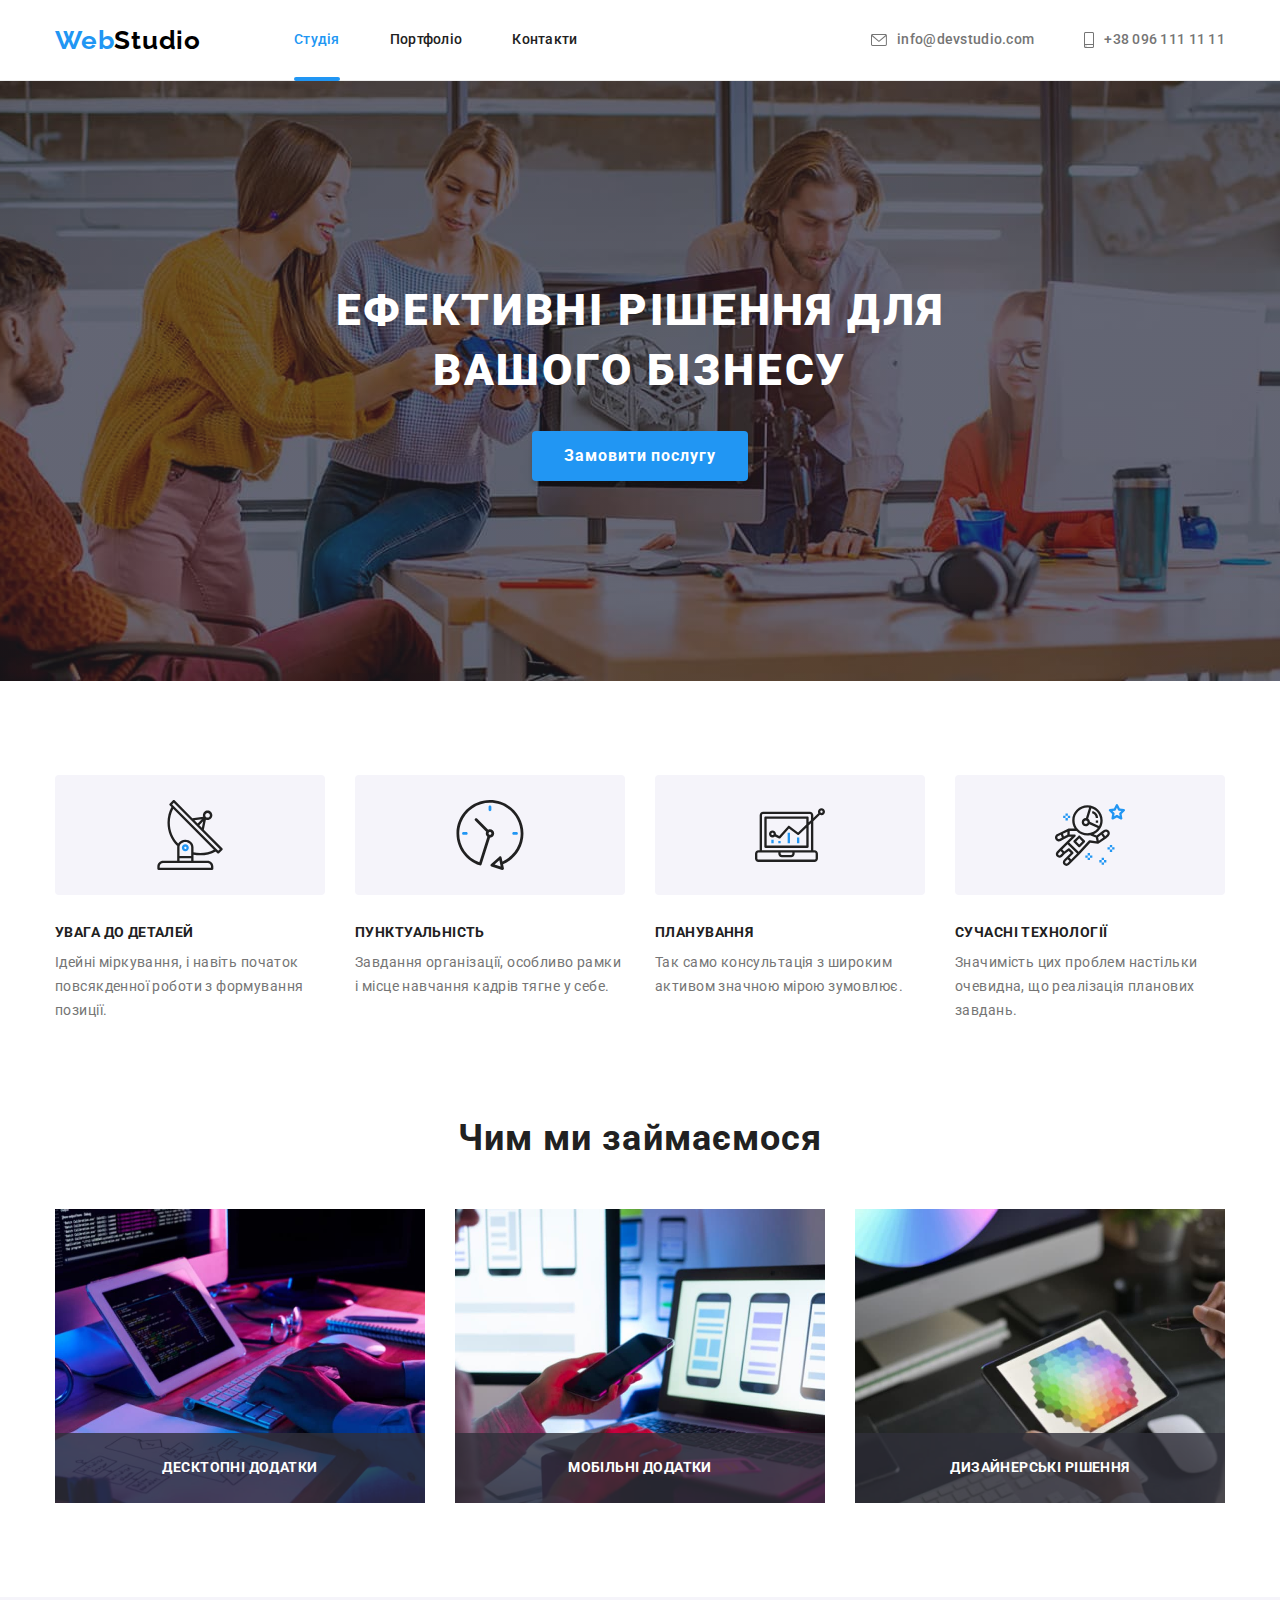
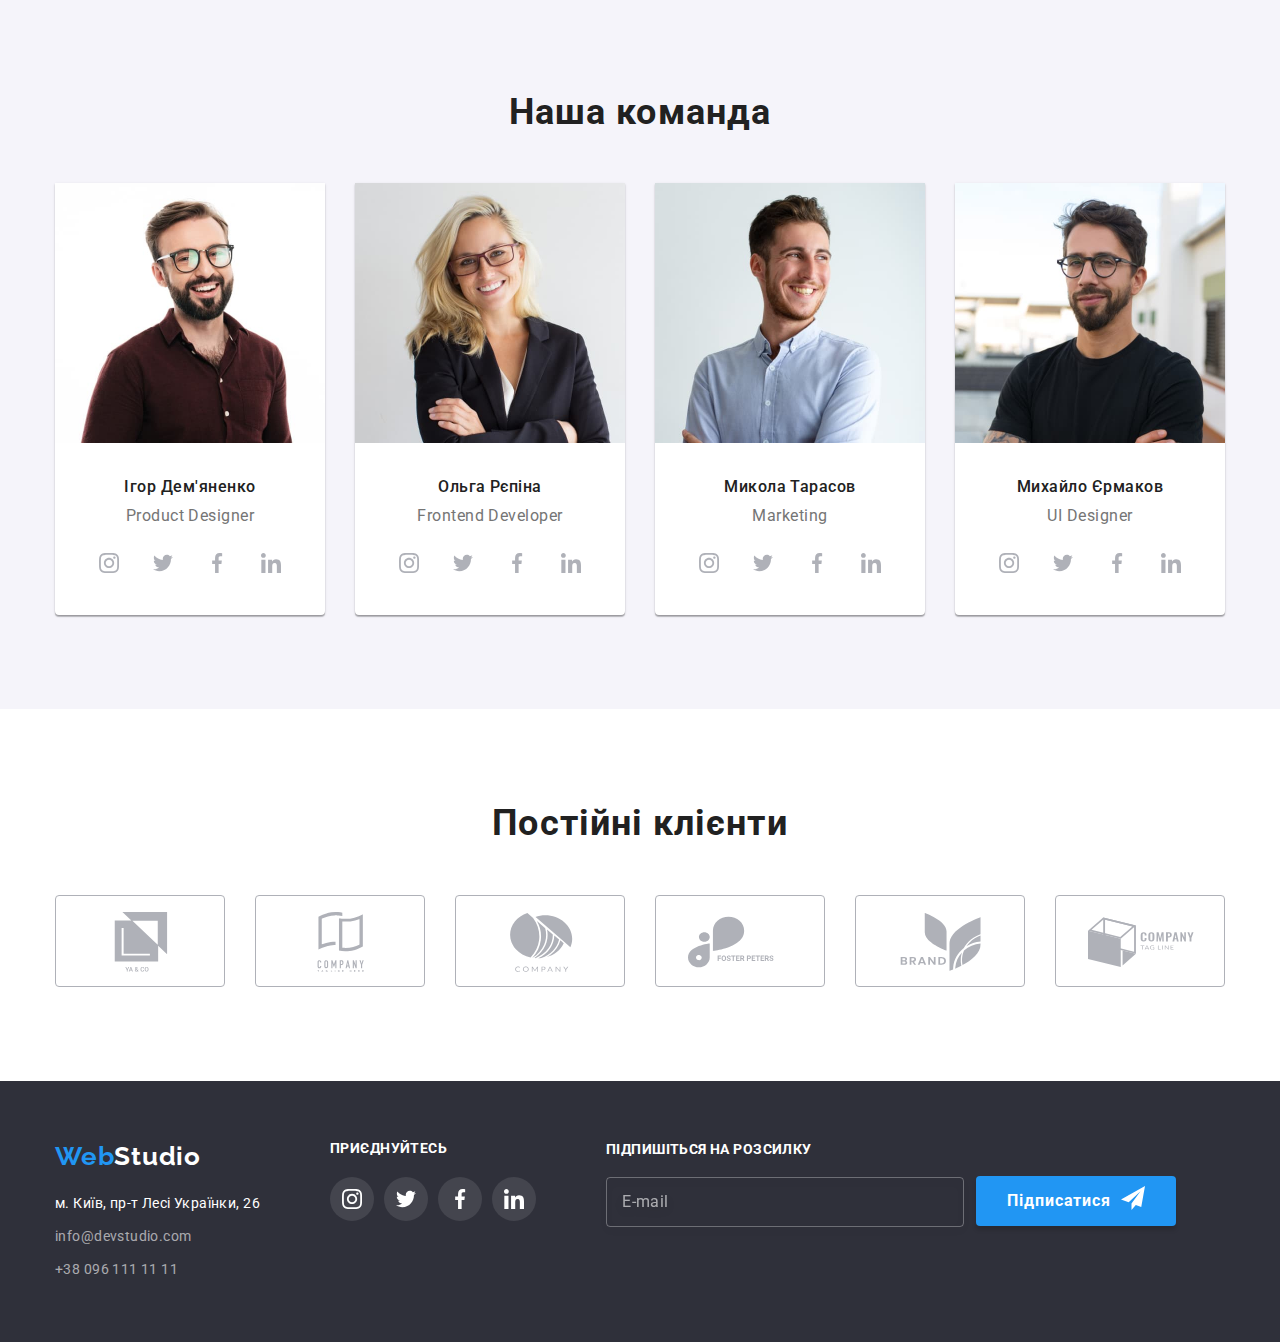
==== index.html @ 728dbeee "update" ====
<!DOCTYPE html>
<html lang="uk">
  <head>
    <meta charset="UTF-8" />
    <meta http-equiv="X-UA-Compatible" content="IE=edge" />
    <meta name="viewport" content="width=device-width, initial-scale=1.0" />
    <title>Web Studio</title>
    <link rel="preconnect" href="https://fonts.googleapis.com" />
    <link rel="preconnect" href="https://fonts.gstatic.com" crossorigin />
    <link
      href="https://fonts.googleapis.com/css2?family=Raleway:wght@700&family=Roboto:wght@400;500;700;900&display=swap"
      rel="stylesheet"
    />
    <link
      rel="stylesheet"
      href="https://cdnjs.cloudflare.com/ajax/libs/modern-normalize/1.1.0/modern-normalize.min.css"
    />
    <link rel="stylesheet" href="./css/main.min.css" />
  </head>
  <body>
    <!--Header-->
    <header class="header">
      <div class="header__main container">
        <a href="./index.html" class="logo" lang="en"
          >Web<span class="logo__header">Studio</span></a
        >
        <nav class="nav">
          <ul class="nav__list list">
            <li class="nav__item">
              <a href="#" class="nav__link nav__page">Студія</a>
            </li>
            <li class="nav__item">
              <a href="./portfolio.html" class="nav__link">Портфоліо</a>
            </li>
            <li class="nav__item">
              <a href="#" class="nav__link">Контакти</a>
            </li>
          </ul>
        </nav>
        <ul class="contacts list">
          <li class="contacts__item">
            <a href="mailto:info@devstudio.com" class="contacts__link">
              <svg class="contacts__envelope">
                <use href="./images/icons.svg#icon-envelope"></use>
              </svg>
              <span>info@devstudio.com</span>
            </a>
          </li>
          <li class="contacts__item">
            <a href="tel:+380961111111" class="contacts__link">
              <svg class="contacts__smartphone">
                <use href="./images/icons.svg#icon-smartphone"></use>
              </svg>
              <span>+38 096 111 11 11</span>
            </a>
          </li>
        </ul>
      </div>
    </header>
    <!--Hero-->
    <main>
      <section class="hero section">
        <h1 class="hero__title">Ефективні рішення для вашого бізнесу</h1>
        <button data-modal-open type="button" class="hero__btn">Замовити послугу</button>
      </section>
      <!--Description-->
      <section class="description section">
        <h2 class="visually-hidden">Наші переваги</h2>
        <div class="container">
          <ul class="description__list list">
            <li class="description__item">
              <div class="description__icon">
                <svg class="description__svg">
                  <use href="./images/icons.svg#icon-antenna"></use>
                </svg>
              </div>
              <h3 class="description__title">УВАГА ДО ДЕТАЛЕЙ</h3>
              <p class="description__text">
                Ідейні міркування, і навіть початок повсякденної роботи з формування позиції.
              </p>
            </li>
            <li class="description__item">
              <div class="description__icon">
                <svg class="description__svg">
                  <use href="./images/icons.svg#icon-clock"></use>
                </svg>
              </div>
              <h3 class="description__title">ПУНКТУАЛЬНІСТЬ</h3>
              <p class="description__text">
                Завдання організації, особливо рамки і місце навчання кадрів тягне у себе.
              </p>
            </li>
            <li class="description__item">
              <div class="description__icon">
                <svg class="description__svg">
                  <use href="./images/icons.svg#icon-diagram"></use>
                </svg>
              </div>
              <h3 class="description__title">ПЛАНУВАННЯ</h3>
              <p class="description__text">
                Так само консультація з широким активом значною мірою зумовлює.
              </p>
            </li>
            <li class="description__item">
              <div class="description__icon">
                <svg class="description__svg">
                  <use href="./images/icons.svg#icon-astronaut"></use>
                </svg>
              </div>
              <h3 class="description__title">СУЧАСНІ ТЕХНОЛОГІЇ</h3>
              <p class="description__text">
                Значимість цих проблем настільки очевидна, що реалізація планових завдань.
              </p>
            </li>
          </ul>
        </div>
      </section>
      <!--Occupation-->
      <section class="occupation section">
        <h2 class="occupation__title">Чим ми займаємося</h2>
        <div class="container">
          <ul class="occupation__list list">
            <li class="occupation__item">
              <img
                class="occupation__img"
                src="./images/studio/1.jpg"
                alt="computer"
                width="370"
                height="294"
              />
              <div class="occupation__lining">
                <h3 class="occupation__name">Десктопні додатки</h3>
              </div>
            </li>
            <li class="occupation__item">
              <img
                class="occupation__img"
                src="./images/studio/2.jpg"
                alt="laptop"
                width="370"
                height="294"
              />
              <div class="occupation__lining">
                <h3 class="occupation__name">Мобільні додатки</h3>
              </div>
            </li>
            <li class="occupation__item">
              <img
                class="occupation__img"
                src="./images/studio/3.jpg"
                alt="tablet"
                width="370"
                height="294"
              />
              <div class="occupation__lining">
                <h3 class="occupation__name">Дизайнерські рішення</h3>
              </div>
            </li>
          </ul>
        </div>
      </section>
      <!--Team-->
      <section class="team section">
        <h2 class="team__title">Наша команда</h2>
        <div class="container">
          <ul class="team__list list">
            <li class="team__item">
              <img
                src="./images/studio/photo1.jpg"
                alt="Product Designer"
                width="270"
                height="260"
              />
              <h3 class="team__name">Ігор Дем'яненко</h3>
              <p class="team__text">Product Designer</p>
              <ul class="network network--team list">
                <li>
                  <a href="#" class="network__icon network__icon--team">
                    <svg class="network__svg network__svg--team" width="20" height="20">
                      <use href="./images/icons.svg#icon-instagram"></use>
                    </svg>
                  </a>
                </li>
                <li>
                  <a href="#" class="network__icon network__icon--team">
                    <svg class="network__svg network__svg--team" width="20" height="20">
                      <use href="./images/icons.svg#icon-twitter"></use>
                    </svg>
                  </a>
                </li>
                <li>
                  <a href="#" class="network__icon network__icon--team">
                    <svg class="network__svg network__svg--team" width="20" height="20">
                      <use href="./images/icons.svg#icon-facebook"></use>
                    </svg>
                  </a>
                </li>
                <li>
                  <a href="#" class="network__icon network__icon--team">
                    <svg class="network__svg network__svg--team" width="20" height="20">
                      <use href="./images/icons.svg#icon-linkedin"></use>
                    </svg>
                  </a>
                </li>
              </ul>
            </li>
            <li class="team__item">
              <img
                src="./images/studio/photo2.jpg"
                alt="Frontend Developer"
                width="270"
                height="260"
              />
              <h3 class="team__name">Ольга Рєпіна</h3>
              <p class="team__text">Frontend Developer</p>
              <ul class="network network--team list">
                <li>
                  <a href="#" class="network__icon network__icon--team">
                    <svg class="network__svg network__svg--team" width="20" height="20">
                      <use href="./images/icons.svg#icon-instagram"></use>
                    </svg>
                  </a>
                </li>
                <li>
                  <a href="#" class="network__icon network__icon--team">
                    <svg class="network__svg network__svg--team" width="20" height="20">
                      <use href="./images/icons.svg#icon-twitter"></use>
                    </svg>
                  </a>
                </li>
                <li>
                  <a href="#" class="network__icon network__icon--team">
                    <svg class="network__svg network__svg--team" width="20" height="20">
                      <use href="./images/icons.svg#icon-facebook"></use>
                    </svg>
                  </a>
                </li>
                <li>
                  <a href="#" class="network__icon network__icon--team">
                    <svg class="network__svg network__svg--team" width="20" height="20">
                      <use href="./images/icons.svg#icon-linkedin"></use>
                    </svg>
                  </a>
                </li>
              </ul>
            </li>
            <li class="team__item">
              <img src="./images/studio/photo3.jpg" alt="Marketing" width="270" height="260" />
              <h3 class="team__name">Микола Тарасов</h3>
              <p class="team__text">Marketing</p>
              <ul class="network network--team list">
                <li>
                  <a href="#" class="network__icon network__icon--team">
                    <svg class="network__svg network__svg--team" width="20" height="20">
                      <use href="./images/icons.svg#icon-instagram"></use>
                    </svg>
                  </a>
                </li>
                <li>
                  <a href="#" class="network__icon network__icon--team">
                    <svg class="network__svg network__svg--team" width="20" height="20">
                      <use href="./images/icons.svg#icon-twitter"></use>
                    </svg>
                  </a>
                </li>
                <li>
                  <a href="#" class="network__icon network__icon--team">
                    <svg class="network__svg network__svg--team" width="20" height="20">
                      <use href="./images/icons.svg#icon-facebook"></use>
                    </svg>
                  </a>
                </li>
                <li>
                  <a href="#" class="network__icon network__icon--team">
                    <svg class="network__svg network__svg--team" width="20" height="20">
                      <use href="./images/icons.svg#icon-linkedin"></use>
                    </svg>
                  </a>
                </li>
              </ul>
            </li>
            <li class="team__item">
              <img src="./images/studio/photo4.jpg" alt="UI Designer" width="270" height="260" />
              <h3 class="team__name">Михайло Єрмаков</h3>
              <p class="team__text">UI Designer</p>
              <ul class="network network--team list">
                <li>
                  <a href="#" class="network__icon network__icon--team">
                    <svg class="network__svg network__svg--team" width="20" height="20">
                      <use href="./images/icons.svg#icon-instagram"></use>
                    </svg>
                  </a>
                </li>
                <li>
                  <a href="#" class="network__icon network__icon--team">
                    <svg class="network__svg network__svg--team" width="20" height="20">
                      <use href="./images/icons.svg#icon-twitter"></use>
                    </svg>
                  </a>
                </li>
                <li>
                  <a href="#" class="network__icon network__icon--team">
                    <svg class="network__svg network__svg--team" width="20" height="20">
                      <use href="./images/icons.svg#icon-facebook"></use>
                    </svg>
                  </a>
                </li>
                <li>
                  <a href="#" class="network__icon network__icon--team">
                    <svg class="network__svg network__svg--team" width="20" height="20">
                      <use href="./images/icons.svg#icon-linkedin"></use>
                    </svg>
                  </a>
                </li>
              </ul>
            </li>
          </ul>
        </div>
      </section>
      <!--Clients-->
      <section class="clients container section">
        <h2 class="clients__title">Постійні клієнти</h2>
        <ul class="clients__list list">
          <li class="clients__item">
            <a href="#" class="clients__icon">
              <svg class="clients__svg">
                <use href="./images/icons.svg#icon-group"></use>
              </svg>
            </a>
          </li>
          <li class="clients__item">
            <a href="#" class="clients__icon">
              <svg class="clients__svg">
                <use href="./images/icons.svg#icon-group-1"></use>
              </svg>
            </a>
          </li>
          <li class="clients__item">
            <a href="#" class="clients__icon">
              <svg class="clients__svg">
                <use href="./images/icons.svg#icon-group-2"></use>
              </svg>
            </a>
          </li>
          <li class="clients__item">
            <a href="#" class="clients__icon">
              <svg class="clients__svg">
                <use href="./images/icons.svg#icon-group-3"></use>
              </svg>
            </a>
          </li>
          <li class="clients__item">
            <a href="#" class="clients__icon">
              <svg class="clients__svg">
                <use href="./images/icons.svg#icon-group-4"></use>
              </svg>
            </a>
          </li>
          <li class="clients__item">
            <a href="#" class="clients__icon">
              <svg class="clients__svg">
                <use href="./images/icons.svg#icon-group-5"></use>
              </svg>
            </a>
          </li>
        </ul>
      </section>
    </main>
    <!--Footer-->
    <footer class="footer">
      <div class="footer__main container">
        <!--Address-->
        <div>
          <a href="./index.html" class="logo" lang="en"
            >Web<span class="logo__footer">Studio</span></a
          >
          <address class="address">
            <ul class="address__list list">
              <li class="address__item">
                <a
                  href="https://goo.gl/maps/w5W1yfR7xaKUDnxX9"
                  target="_blank"
                  rel="noreferrer"
                  class="address__cont"
                  >м. Київ, пр-т Лесі Українки, 26</a
                >
              </li>
              <li class="address__item">
                <a href="mailto:info@devstudio.com" class="address__cont address__cont--color"
                  >info@devstudio.com</a
                >
              </li>
              <li class="address__item">
                <a href="tel:+380961111111" class="address__cont address__cont--color"
                  >+38 096 111 11 11</a
                >
              </li>
            </ul>
          </address>
        </div>
        <!--Footer Networks-->
        <div>
          <h2 class="footer__title">приєднуйтесь</h2>
          <ul class="network list">
            <li>
              <a href="#" class="network__icon">
                <svg class="network__svg" width="20" height="20">
                  <use href="./images/icons.svg#icon-instagram"></use>
                </svg>
              </a>
            </li>
            <li>
              <a href="#" class="network__icon">
                <svg class="network__svg" width="20" height="20">
                  <use href="./images/icons.svg#icon-twitter"></use>
                </svg>
              </a>
            </li>
            <li>
              <a href="#" class="network__icon">
                <svg class="network__svg" width="20" height="20">
                  <use href="./images/icons.svg#icon-facebook"></use>
                </svg>
              </a>
            </li>
            <li>
              <a href="#" class="network__icon">
                <svg class="network__svg" width="20" height="20">
                  <use href="./images/icons.svg#icon-linkedin"></use>
                </svg>
              </a>
            </li>
          </ul>
        </div>
        <!--Footer Subscription-->
        <form class="subscription">
          <div class="subscription__mail">
            <label for="mail">Підпишіться на розсилку</label>
            <input class="subscription__input" type="email" name="mail" id="mail" placeholder="E-mail" />
          </div>
          <button type="submit" class="subscription__btn">
            <p class="subscription__btn-text">Підписатися</p>
            <svg class="subscription__icon" width="24" height="24">
              <use href="./images/icons.svg#icon-subscription"></use>
            </svg>
          </button>
        </form>
      </div>
    </footer>
    <!--Backdrop-->
    <div class="backdrop is-hidden" data-modal>
      <div class="modal">
        <button data-modal-close class="modal__hidden-btn" type="button">
          <svg class="modal__btn-icon">
            <use href="./images/icons.svg#icon-close"></use>
          </svg>
        </button>
        <div class="modal__group">
          <h2 class="modal__title">Залиште свої дані, ми вам передзвонимо</h2>
          <form name="form-signup">
            <ul class="list">
              <li class="modal__item">
                <label class="modal__field">
                  Ім'я
                  <input type="text" name="username" />
                  <svg width="18" height="18">
                    <use href="./images/icons.svg#icon-person-modal"></use>
                  </svg>
                </label>
              </li>
              <li class="modal__item">
                <label class="modal__field">
                  Телефон
                  <input type="tel" name="phone_number" />
                  <svg width="18" height="18">
                    <use href="./images/icons.svg#icon-phone-modal"></use>
                  </svg>
                </label>
              </li>
              <li class="modal__item">
                <label class="modal__field">
                  Пошта
                  <input type="text" name="mail" />
                  <svg width="18" height="18">
                    <use href="./images/icons.svg#icon-email-modal"></use>
                  </svg>
                </label>
              </li>
            </ul>
            <div class="modal__textarea">
              <label class="modal__textarea-label">
                Коментар
                <textarea name="feedback" rows="7" placeholder="Введіть текст"></textarea>
              </label>
            </div>
            <div class="modal__checkbox">
              <label>
                <input type="checkbox" class="visually-hidden" />
                <svg width="16px" height="15px">
                  <use href="./images/icons.svg#icon-vector"></use>
                </svg>
                Погоджуюся з розсилкою та приймаю <a href="#">Умови договору</a>
              </label>
            </div>
            <button type="submit" class="modal__btn">Відправити</button>
          </form>
        </div>
      </div>
    </div>

    <script src="./js/modal.js"></script>
  </body>
</html>
---- css/main.min.css ----
body{font-family:"Roboto",sans-serif;color:#212121}button{cursor:pointer;font-family:inherit}h1,h2,h3,h4,h5,h6,p,ul,li{margin:0;padding:0}.container{max-width:1200px;margin:0 auto;padding:0 15px}.list{margin:0;padding:0;list-style:none}.visually-hidden{position:absolute;white-space:nowrap;width:1px;height:1px;overflow:hidden;border:0;padding:0;clip:rect(0 0 0 0);-webkit-clip-path:inset(50%);clip-path:inset(50%);margin:-1px}.section{padding-top:94px;padding-bottom:94px}.logo{padding:20px 0 20px 0;font-weight:700;font-size:26px;line-height:1.19;letter-spacing:.03em;text-decoration:none;font-family:"Raleway",sans-serif;color:#2196f3}.logo__header{color:#000}.logo__footer{color:#fff}.network{display:-webkit-inline-box;display:-ms-inline-flexbox;display:inline-flex;-ms-flex-wrap:wrap;flex-wrap:wrap;gap:10px}.network--team{margin-bottom:30px}.network__icon{-webkit-transition:background-color 250ms cubic-bezier(0.4, 0, 0.2, 1);transition:background-color 250ms cubic-bezier(0.4, 0, 0.2, 1);display:-webkit-box;display:-ms-flexbox;display:flex;-webkit-box-pack:center;-ms-flex-pack:center;justify-content:center;-webkit-box-align:center;-ms-flex-align:center;align-items:center;width:44px;height:44px;border-radius:50%;background-color:rgba(255,255,255,.1)}.network__icon:hover,.network__icon:focus{background-color:#2196f3}.network__icon--team{background-color:#fff}.network__icon--team:hover>.network__svg--team{fill:#fff}.network__svg{fill:#fff}.network__svg--team{-webkit-transition:fill 250ms cubic-bezier(0.4, 0, 0.2, 1);transition:fill 250ms cubic-bezier(0.4, 0, 0.2, 1);fill:#afb1b8}.header{background-color:#fff;border-bottom:1px solid #ececec}.header__main{display:-webkit-box;display:-ms-flexbox;display:flex;-webkit-box-align:center;-ms-flex-align:center;align-items:center}.nav{margin-left:93px}.nav__list{display:-webkit-box;display:-ms-flexbox;display:flex}.nav__item+.nav__item,.contacts__item+.contacts__item{margin-left:50px}.nav__link{-webkit-transition:color 250ms cubic-bezier(0.4, 0, 0.2, 1);transition:color 250ms cubic-bezier(0.4, 0, 0.2, 1);display:block;padding-top:32px;padding-bottom:32px;font-weight:500;font-size:14px;line-height:1.14;letter-spacing:.02em;text-decoration:none;color:#212121}.nav__link:hover,.nav__link:focus{color:#2196f3}.nav__page{position:relative;color:#2196f3}.nav__page::after{position:absolute;content:"";bottom:-1px;display:block;width:100%;height:4px;border-radius:2px;background-color:#2196f3}.contacts{display:-webkit-box;display:-ms-flexbox;display:flex;-webkit-box-align:center;-ms-flex-align:center;align-items:center;margin-left:auto}.contacts__link{-webkit-transition:fill 250ms,color 250ms cubic-bezier(0.4, 0, 0.2, 1);transition:fill 250ms,color 250ms cubic-bezier(0.4, 0, 0.2, 1);display:-webkit-box;display:-ms-flexbox;display:flex;-webkit-box-align:center;-ms-flex-align:center;align-items:center;padding-top:10px;padding-bottom:10px;font-weight:500;font-size:14px;line-height:1.14;letter-spacing:.02em;text-decoration:none;color:#757575;fill:#757575}.contacts__link:hover{color:#2196f3;fill:#2196f3}.contacts__envelope{width:16px;height:12px;margin-right:10px}.contacts__smartphone{width:10px;height:16px;margin-right:10px}.hero{max-width:1600px;margin:0 auto;padding-top:200px;padding-bottom:200px;text-align:center;background-size:cover;background-position:center;background-image:-webkit-gradient(linear, left top, left bottom, from(rgba(47, 48, 58, 0.4)), to(rgba(47, 48, 58, 0.4))),url("../images/studio/hero.jpg");background-image:linear-gradient(rgba(47, 48, 58, 0.4), rgba(47, 48, 58, 0.4)),url("../images/studio/hero.jpg")}.hero__title{margin:0 auto 30px;width:696px;height:120px;font-weight:900;font-size:44px;line-height:1.36;letter-spacing:.06em;text-transform:uppercase;color:#fff}.hero__btn{padding:10px 32px;-webkit-box-shadow:0px 4px 4px rgba(0,0,0,.15);box-shadow:0px 4px 4px rgba(0,0,0,.15);border-radius:4px;border:none;font-weight:700;font-size:16px;line-height:1.87;letter-spacing:.06em;background-color:#2196f3;color:#fff}.description{padding-bottom:0;background-color:#fff}.description__list{display:-webkit-box;display:-ms-flexbox;display:flex;gap:30px;-ms-flex-wrap:wrap;flex-wrap:wrap}.description__icon{display:-webkit-box;display:-ms-flexbox;display:flex;-webkit-box-pack:center;-ms-flex-pack:center;justify-content:center;-webkit-box-align:center;-ms-flex-align:center;align-items:center;width:270px;height:120px;margin-bottom:30px;border-radius:4px;background-color:#f5f4fa}.description__svg{width:70px;height:70px}.description__title{margin-bottom:10px;font-size:14px;line-height:1.14;letter-spacing:.03em;text-transform:uppercase}.description__text{width:270px;font-size:14px;line-height:1.71;letter-spacing:.03em;color:#757575}.occupation{background-color:#fff}.occupation__title{margin-bottom:50px;font-size:36px;line-height:1.17;text-align:center;letter-spacing:.03em}.occupation__list{display:-webkit-box;display:-ms-flexbox;display:flex;gap:30px;-ms-flex-wrap:wrap;flex-wrap:wrap}.occupation__item{position:relative}.occupation__img{display:block}.occupation__lining{position:absolute;bottom:0;width:370px;height:70px;background-color:rgba(47,48,58,.8)}.occupation__name{padding-top:27px;padding-bottom:27px;font-size:14px;line-height:1.14;text-align:center;letter-spacing:.03em;text-transform:uppercase;color:#fff}.team{text-align:center;background-color:#f5f4fa}.team__title{margin-bottom:50px;font-size:36px;line-height:1.17;letter-spacing:.03em}.team__list{display:-webkit-box;display:-ms-flexbox;display:flex;gap:30px;-ms-flex-wrap:wrap;flex-wrap:wrap}.team__item{background:#fff;-webkit-box-shadow:0px 1px 3px rgba(0,0,0,.12),0px 1px 1px rgba(0,0,0,.14),0px 2px 1px rgba(0,0,0,.2);box-shadow:0px 1px 3px rgba(0,0,0,.12),0px 1px 1px rgba(0,0,0,.14),0px 2px 1px rgba(0,0,0,.2);border-radius:0px 0px 4px 4px}.team__name{margin:30px 0 10px 0;font-weight:500;font-size:16px;line-height:1.19;letter-spacing:.03em}.team__text{margin-bottom:16px;font-size:16px;line-height:1.19;letter-spacing:.03em;color:#757575}.clients__title{margin-bottom:50px;font-size:36px;line-height:1.16;letter-spacing:.03em;text-align:center}.clients__list{display:-webkit-box;display:-ms-flexbox;display:flex;-webkit-box-pack:center;-ms-flex-pack:center;justify-content:center;-ms-flex-wrap:wrap;flex-wrap:wrap;gap:30px}.clients__icon{-webkit-transition:border-color 250ms,color 250ms cubic-bezier(0.4, 0, 0.2, 1);transition:border-color 250ms,color 250ms cubic-bezier(0.4, 0, 0.2, 1);display:block;width:170px;height:92px;border:1px solid #afb1b8;border-radius:4px;color:#afb1b8}.clients__icon:hover,.clients__icon:focus{border-color:#2196f3;color:#2196f3}.clients__svg{margin:16px 32px;width:106px;height:60px;fill:currentColor}.portfolio{padding-top:94px;padding-bottom:94px;background-color:#fff}.portfolio__names{display:-webkit-box;display:-ms-flexbox;display:flex;-webkit-box-pack:center;-ms-flex-pack:center;justify-content:center;margin-bottom:50px}.portfolio__elment+.portfolio__elment{margin-left:8px}.portfolio__btn{-webkit-transition:background-color 250ms,color 250ms,border-radius 250ms cubic-bezier(0.4, 0, 0.2, 1),-webkit-box-shadow 250ms;transition:background-color 250ms,color 250ms,border-radius 250ms cubic-bezier(0.4, 0, 0.2, 1),-webkit-box-shadow 250ms;transition:background-color 250ms,color 250ms,box-shadow 250ms,border-radius 250ms cubic-bezier(0.4, 0, 0.2, 1);transition:background-color 250ms,color 250ms,box-shadow 250ms,border-radius 250ms cubic-bezier(0.4, 0, 0.2, 1),-webkit-box-shadow 250ms;padding:6px 25px;border:none;border-radius:4px;font-weight:500;font-size:16px;line-height:1.62;text-align:center;letter-spacing:.03em;background-color:#f5f4fa;color:#212121}.portfolio__btn:hover,.portfolio__btn:focus{background-color:#2196f3;color:#fff;-webkit-box-shadow:0px 3px 1px rgba(0,0,0,.1),0px 1px 2px rgba(0,0,0,.08),0px 2px 2px rgba(0,0,0,.12);box-shadow:0px 3px 1px rgba(0,0,0,.1),0px 1px 2px rgba(0,0,0,.08),0px 2px 2px rgba(0,0,0,.12);border-radius:4px}.portfolio__list{display:-webkit-box;display:-ms-flexbox;display:flex;-ms-flex-wrap:wrap;flex-wrap:wrap}.portfolio__item{-webkit-transition:border 250ms,-webkit-box-shadow 250ms cubic-bezier(0.4, 0, 0.2, 1);transition:border 250ms,-webkit-box-shadow 250ms cubic-bezier(0.4, 0, 0.2, 1);transition:border 250ms,box-shadow 250ms cubic-bezier(0.4, 0, 0.2, 1);transition:border 250ms,box-shadow 250ms cubic-bezier(0.4, 0, 0.2, 1),-webkit-box-shadow 250ms cubic-bezier(0.4, 0, 0.2, 1);width:370px;height:404px;margin-right:30px;margin-bottom:30px;border:1px solid #eee}.portfolio__item:hover,.portfolio__item:focus{border:1px solid #fff;-webkit-box-shadow:0px 1px 1px rgba(0,0,0,.12),0px 4px 4px rgba(0,0,0,.06),1px 4px 6px rgba(0,0,0,.16);box-shadow:0px 1px 1px rgba(0,0,0,.12),0px 4px 4px rgba(0,0,0,.06),1px 4px 6px rgba(0,0,0,.16)}.portfolio__item:nth-child(3n){margin-right:0}.portfolio__item:nth-last-child(-n+3){margin-bottom:0}.portfolio__link{text-decoration:none}.portfolio__img{display:block}.portfolio__overlay{position:relative;overflow:hidden}.portfolio__item:hover .portfolio__overlay-text{-webkit-transform:translateY(0);transform:translateY(0)}.portfolio__overlay-text{-webkit-transition:-webkit-transform 250ms cubic-bezier(0.4, 0, 0.2, 1);transition:-webkit-transform 250ms cubic-bezier(0.4, 0, 0.2, 1);transition:transform 250ms cubic-bezier(0.4, 0, 0.2, 1);transition:transform 250ms cubic-bezier(0.4, 0, 0.2, 1), -webkit-transform 250ms cubic-bezier(0.4, 0, 0.2, 1);position:absolute;-webkit-transform:translateY(100%);transform:translateY(100%);top:0;width:100%;height:100%;padding:63px 24px;font-size:18px;line-height:1.55;letter-spacing:.03em;background-color:rgba(33,150,243,.9);color:#fff}.portfolio__item-text{padding:24px 20px}.portfolio__title{margin-bottom:4px;font-size:18px;line-height:2;letter-spacing:.06em;color:#212121}.portfolio__text{font-size:16px;line-height:1.87;letter-spacing:.03em;color:#757575}.footer{background-color:#2f303a}.footer__main{display:-webkit-box;display:-ms-flexbox;display:flex;-ms-flex-wrap:wrap;flex-wrap:wrap;gap:70px;padding-top:60px}.address{margin-top:20px;padding-bottom:60px;font-style:normal}.address__item{margin-bottom:9px;display:block}.address__item:last-child{margin-bottom:0}.address__cont{-webkit-transition:color 250ms cubic-bezier(0.4, 0, 0.2, 1);transition:color 250ms cubic-bezier(0.4, 0, 0.2, 1);font-weight:400;font-size:14px;line-height:1.71;letter-spacing:.03em;text-decoration:none;color:#fff}.address__cont:hover,.address__cont:focus{color:#fff}.address__cont--color{color:rgba(255,255,255,.6)}.footer__title{margin-bottom:20px;font-size:14px;line-height:1.14;letter-spacing:.03em;text-transform:uppercase;color:#fff}.subscription{display:-webkit-box;display:-ms-flexbox;display:flex;-ms-flex-wrap:wrap;flex-wrap:wrap;gap:12px;color:#fff}.subscription__mail{display:-webkit-box;display:-ms-flexbox;display:flex;-webkit-box-orient:vertical;-webkit-box-direction:normal;-ms-flex-direction:column;flex-direction:column;font-weight:700;font-size:14px;line-height:1.1428571429;letter-spacing:.03em;text-transform:uppercase}.subscription__mail label{display:contents;cursor:pointer}.subscription__input{width:358px;height:50px;margin-top:20px;padding:16px 15px;border:1px solid rgba(255,255,255,.3);-webkit-filter:drop-shadow(0px 4px 4px rgba(0, 0, 0, 0.15));filter:drop-shadow(0px 4px 4px rgba(0, 0, 0, 0.15));border-radius:4px;background-color:rgba(0,0,0,0)}.subscription__input:focus{font-weight:400;font-size:16px;line-height:1.25;letter-spacing:.03em;color:#fff;background-color:rgba(0,0,0,0)}.subscription__input::-webkit-input-placeholder{font-weight:400;font-size:16px;line-height:1.25;letter-spacing:.03em;color:rgba(255,255,255,.6)}.subscription__input::-moz-placeholder{font-weight:400;font-size:16px;line-height:1.25;letter-spacing:.03em;color:rgba(255,255,255,.6)}.subscription__input:-ms-input-placeholder{font-weight:400;font-size:16px;line-height:1.25;letter-spacing:.03em;color:rgba(255,255,255,.6)}.subscription__input::-ms-input-placeholder{font-weight:400;font-size:16px;line-height:1.25;letter-spacing:.03em;color:rgba(255,255,255,.6)}.subscription__input::placeholder{font-weight:400;font-size:16px;line-height:1.25;letter-spacing:.03em;color:rgba(255,255,255,.6)}.subscription__btn{-webkit-transform:translateY(35px);transform:translateY(35px);display:-webkit-box;display:-ms-flexbox;display:flex;text-align:center;-webkit-box-pack:center;-ms-flex-pack:center;justify-content:center;width:200px;height:50px;padding:10px 28px;-webkit-box-shadow:0px 4px 4px rgba(0,0,0,.15);box-shadow:0px 4px 4px rgba(0,0,0,.15);border-radius:4px;border:none;font-weight:700;font-size:16px;line-height:1.87;letter-spacing:.06em;background-color:#2196f3;color:#fff}.subscription__icon{margin-left:10px;fill:#fff}.backdrop{position:fixed;top:0;left:0;-webkit-transition:opacity 250ms cubic-bezier(0.4, 0, 0.2, 1);transition:opacity 250ms cubic-bezier(0.4, 0, 0.2, 1);width:100%;height:100%;background-color:rgba(0,0,0,.2);opacity:1}.backdrop.is-hidden{opacity:0;pointer-events:none}.backdrop.is-hidden .modal{-webkit-transform:translate(-50%, -50%) scale(1.1);transform:translate(-50%, -50%) scale(1.1)}.modal{position:absolute;top:50%;left:50%;-webkit-transform:translate(-50%, -50%) scale(1);transform:translate(-50%, -50%) scale(1);-webkit-transition:-webkit-transform 250ms cubic-bezier(0.4, 0, 0.2, 1);transition:-webkit-transform 250ms cubic-bezier(0.4, 0, 0.2, 1);transition:transform 250ms cubic-bezier(0.4, 0, 0.2, 1);transition:transform 250ms cubic-bezier(0.4, 0, 0.2, 1), -webkit-transform 250ms cubic-bezier(0.4, 0, 0.2, 1);min-width:528px;min-height:581px;-webkit-box-shadow:0px 1px 3px rgba(0,0,0,.12),0px 1px 1px rgba(0,0,0,.14),0px 2px 1px rgba(0,0,0,.2);box-shadow:0px 1px 3px rgba(0,0,0,.12),0px 1px 1px rgba(0,0,0,.14),0px 2px 1px rgba(0,0,0,.2);border-radius:4px;background-color:#fff}.modal__hidden-btn{position:absolute;top:8px;right:8px;display:-webkit-box;display:-ms-flexbox;display:flex;-webkit-box-align:center;-ms-flex-align:center;align-items:center;height:30px;border-radius:50%;background:#fff;border:1px solid rgba(0,0,0,.1)}.modal__btn-icon{width:18px;height:18px;-webkit-transition:fill 250ms cubic-bezier(0.4, 0, 0.2, 1);transition:fill 250ms cubic-bezier(0.4, 0, 0.2, 1)}.modal__btn-icon:hover,.modal__btn-icon:focus{fill:#2196f3}.modal__group{padding:40px;text-align:center}.modal__title{margin-bottom:12px;font-size:20px;line-height:1.15;letter-spacing:.03em}.modal__item{margin-bottom:10px}.modal__field{position:relative;display:-webkit-box;display:-ms-flexbox;display:flex;-webkit-box-orient:vertical;-webkit-box-direction:normal;-ms-flex-direction:column;flex-direction:column;font-size:12px;line-height:1.1666666667;letter-spacing:.01em;text-align:left;color:#757575}.modal__field>input{margin-top:4px;padding:12px 42px;border:1px solid rgba(33,33,33,.2);border-radius:4px}.modal__field>input:focus-within,.modal__field>input:focus-visible{border:1px solid #2196f3;outline-style:none}.modal__field>svg{position:absolute;left:12px;bottom:11px}.modal__field>input:focus-within+svg{fill:#2196f3}.modal__textarea{margin-bottom:20px;text-align:left}.modal__textarea-label{display:-webkit-box;display:-ms-flexbox;display:flex;-webkit-box-orient:vertical;-webkit-box-direction:normal;-ms-flex-direction:column;flex-direction:column;font-size:12px;line-height:1.1666666667;letter-spacing:.01em;color:#757575}.modal__textarea-label>textarea{margin-top:4px;padding:12px 16px;resize:none;border:1px solid rgba(33,33,33,.2);border-radius:4px}.modal__textarea-label>textarea::-webkit-input-placeholder{font-size:12px;line-height:1.1666666667;letter-spacing:.01em;color:rgba(117,117,117,.5)}.modal__textarea-label>textarea::-moz-placeholder{font-size:12px;line-height:1.1666666667;letter-spacing:.01em;color:rgba(117,117,117,.5)}.modal__textarea-label>textarea:-ms-input-placeholder{font-size:12px;line-height:1.1666666667;letter-spacing:.01em;color:rgba(117,117,117,.5)}.modal__textarea-label>textarea::-ms-input-placeholder{font-size:12px;line-height:1.1666666667;letter-spacing:.01em;color:rgba(117,117,117,.5)}.modal__textarea-label>textarea::placeholder{font-size:12px;line-height:1.1666666667;letter-spacing:.01em;color:rgba(117,117,117,.5)}.modal__textarea-label:focus-within>textarea,.modal__textarea-label:focus-visible>textarea{border:1px solid #2196f3;outline-style:none}.modal__checkbox{margin-bottom:30px}.modal__checkbox label{font-size:14px;line-height:1.7142857143;letter-spacing:.03em;color:#757575}.modal__checkbox svg{position:relative;bottom:-3px;margin-right:7px;border:2px solid #212121;border-radius:3px;fill:rgba(0,0,0,0)}.modal__checkbox>label>input:checked+svg{background-color:#2196f3;border-color:#2196f3;fill:#fff}.modal__checkbox a{text-underline-offset:3px;color:#2196f3}.modal__btn{padding:10px 52px;-webkit-box-shadow:0px 4px 4px rgba(0,0,0,.15);box-shadow:0px 4px 4px rgba(0,0,0,.15);border-radius:4px;border:none;font-weight:700;font-size:16px;line-height:1.87;letter-spacing:.06em;background-color:#2196f3;color:#fff}/*# sourceMappingURL=main.min.css.map */
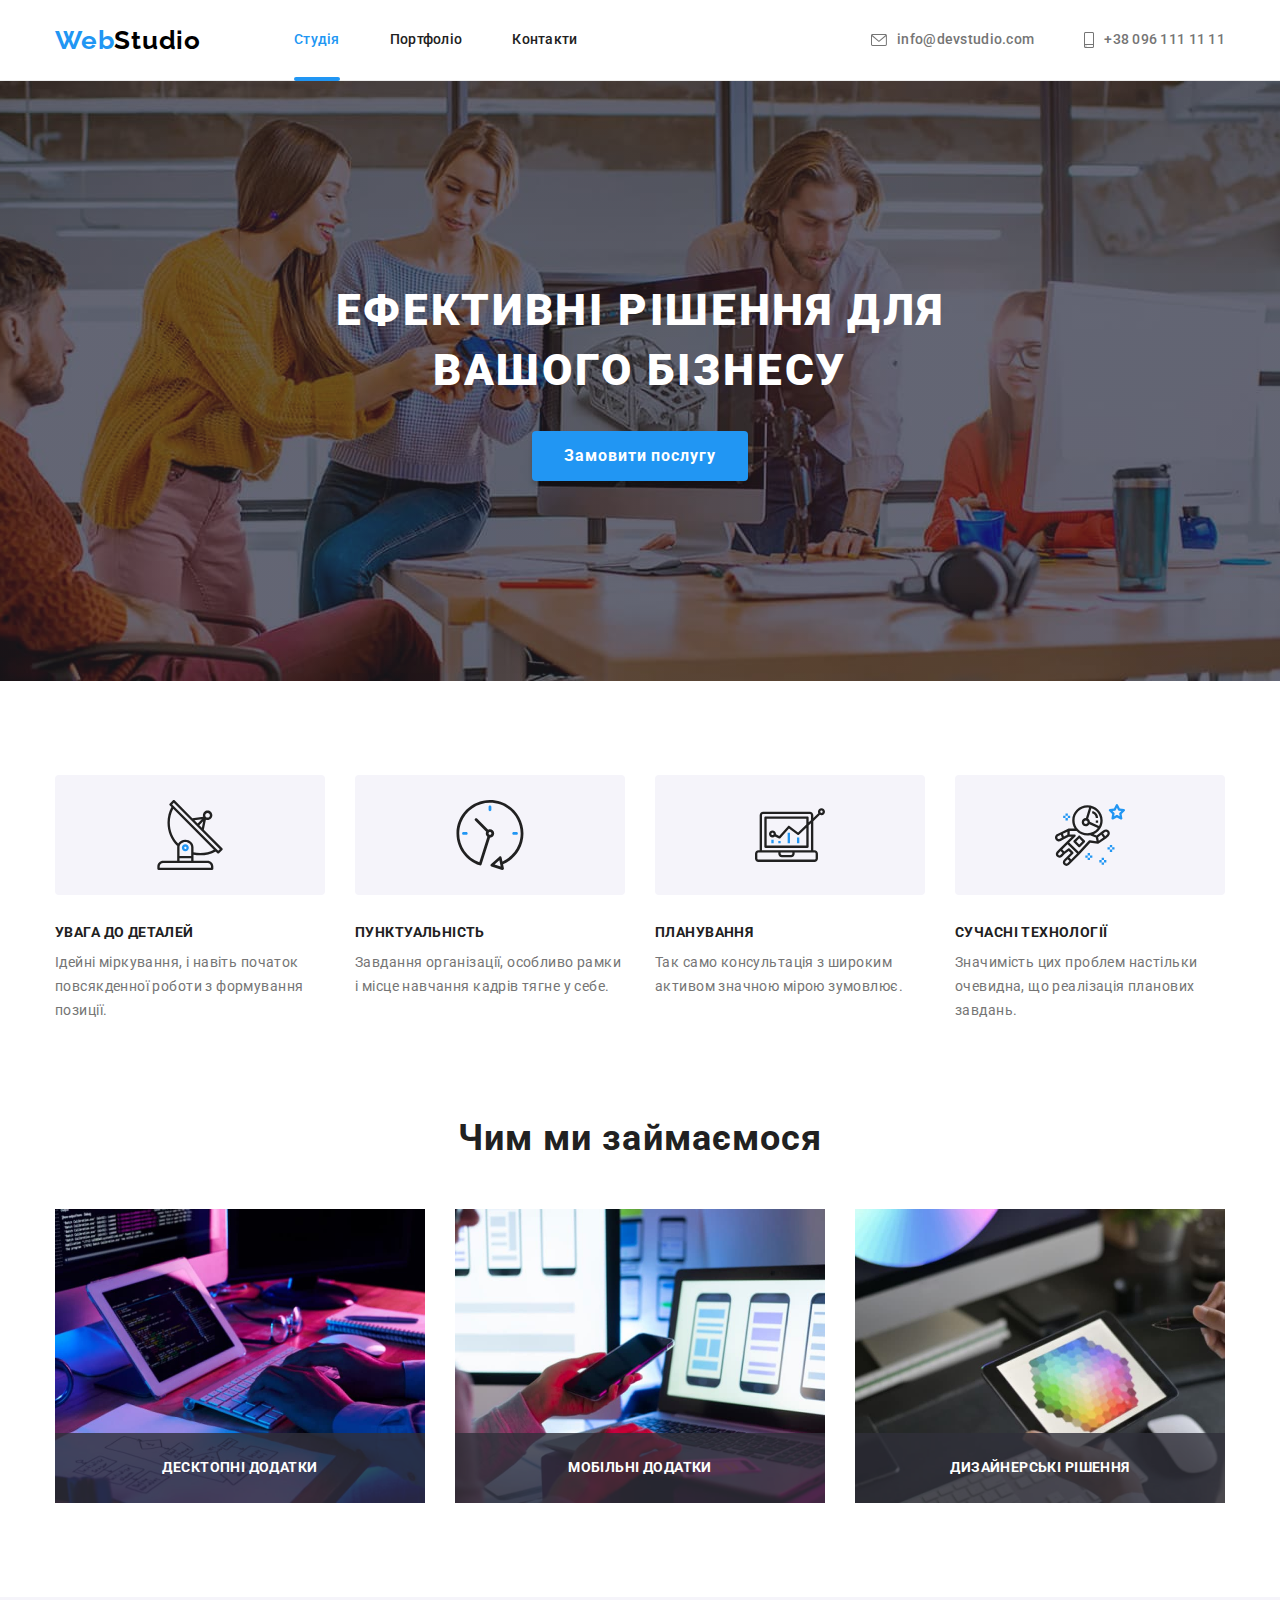
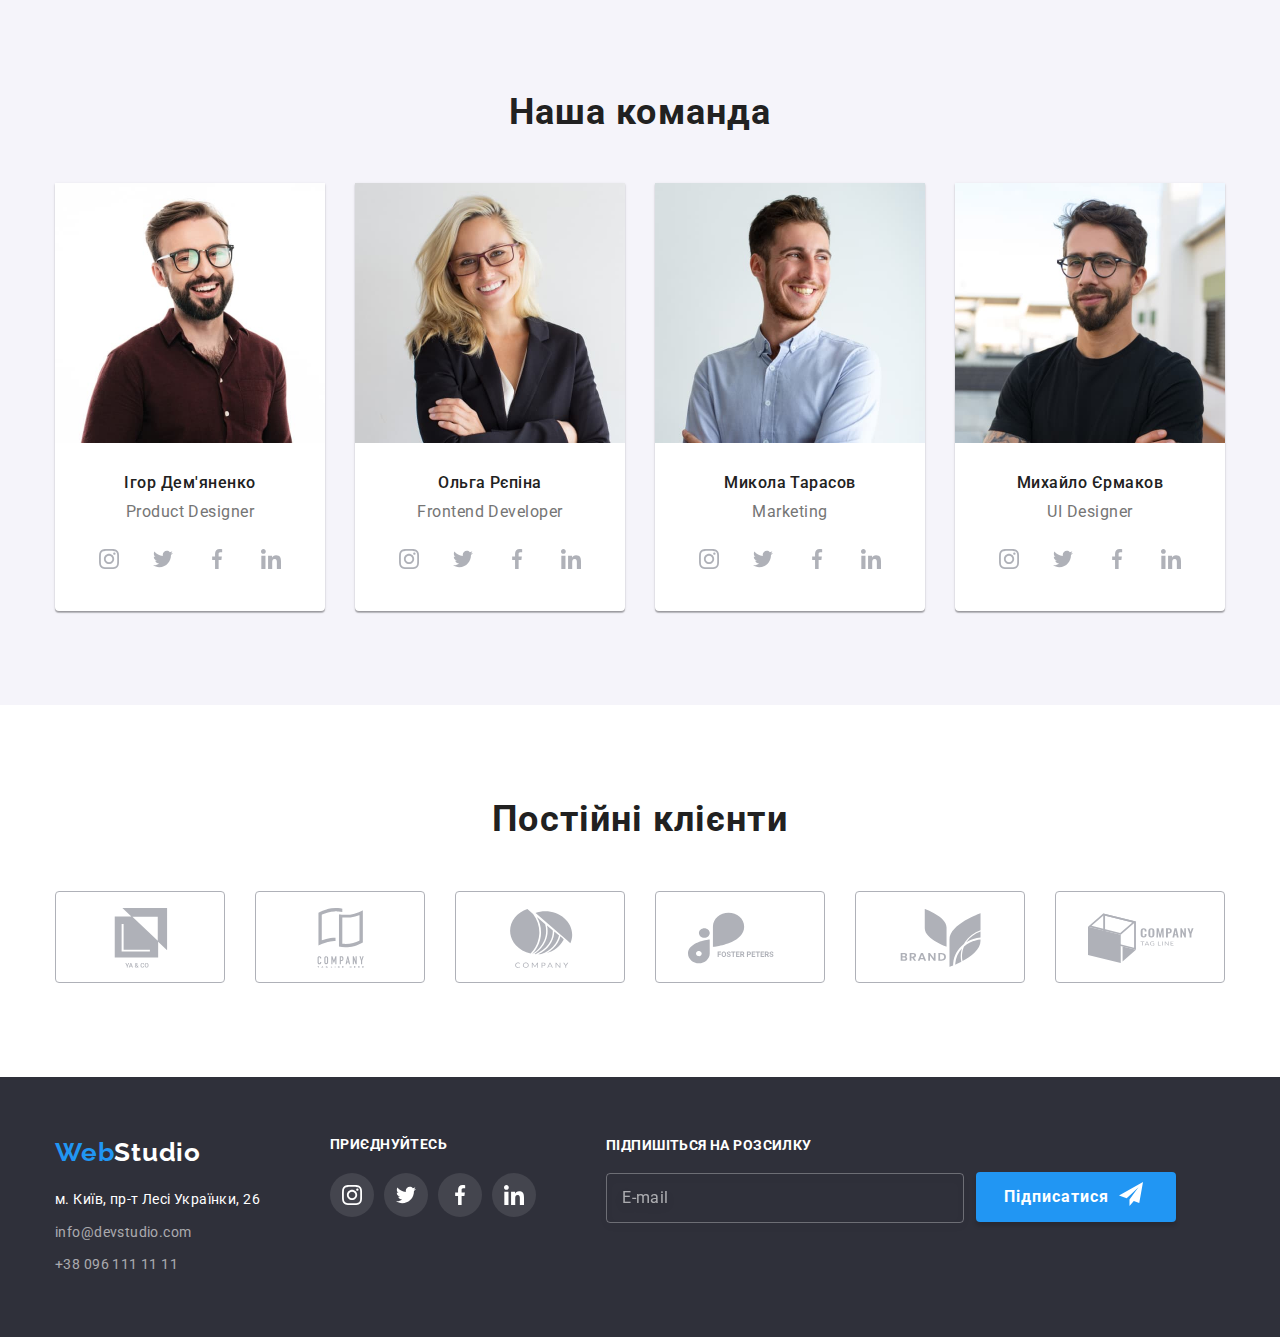
==== commit 661e6bc4: "update" ====
--- a/index.html
+++ b/index.html
@@ -24,37 +24,65 @@
         <a href="./index.html" class="logo" lang="en"
           >Web<span class="logo__header">Studio</span></a
         >
-        <nav class="nav">
-          <ul class="nav__list list">
-            <li class="nav__item">
-              <a href="#" class="nav__link nav__page">Студія</a>
-            </li>
-            <li class="nav__item">
-              <a href="./portfolio.html" class="nav__link">Портфоліо</a>
-            </li>
-            <li class="nav__item">
-              <a href="#" class="nav__link">Контакти</a>
-            </li>
-          </ul>
-        </nav>
-        <ul class="contacts list">
-          <li class="contacts__item">
-            <a href="mailto:info@devstudio.com" class="contacts__link">
-              <svg class="contacts__envelope">
-                <use href="./images/icons.svg#icon-envelope"></use>
-              </svg>
-              <span>info@devstudio.com</span>
-            </a>
-          </li>
-          <li class="contacts__item">
-            <a href="tel:+380961111111" class="contacts__link">
-              <svg class="contacts__smartphone">
-                <use href="./images/icons.svg#icon-smartphone"></use>
-              </svg>
-              <span>+38 096 111 11 11</span>
-            </a>
-          </li>
-        </ul>
+        <button type="button" class="button" data-menu-open>
+          <svg width="40" height="40">
+            <use class="button__menu" href="./images/icons.svg#icon-menu"></use>
+          </svg>
+        </button>
+        <div class="menu is-open" id="menu" data-menu>
+          <button type="button" class="button button--close" data-menu-close>
+            <svg width="40" height="40" aria-label="mobile menu switch">
+              <use class="button__close" href="./images/icons.svg#icon-close"></use>
+            </svg>
+          </button>
+          <nav class="nav">
+            <ul class="nav__list list">
+              <li class="nav__item">
+                <a href="#" class="nav__link nav__page">Студія</a>
+              </li>
+              <li class="nav__item">
+                <a href="./portfolio.html" class="nav__link">Портфоліо</a>
+              </li>
+              <li class="nav__item">
+                <a href="#" class="nav__link">Контакти</a>
+              </li>
+            </ul>
+          </nav>
+          <div class="mobile">
+            <ul class="contacts list">
+              <li class="contacts__item contacts__item--mail">
+                <a href="mailto:info@devstudio.com" class="contacts__link contacts__link--mail">
+                  <svg class="contacts__envelope">
+                    <use href="./images/icons.svg#icon-envelope"></use>
+                  </svg>
+                  <span>info@devstudio.com</span>
+                </a>
+              </li>
+              <li class="contacts__item contacts__item--phone">
+                <a href="tel:+380961111111" class="contacts__link contacts__link--phone">
+                  <svg class="contacts__smartphone">
+                    <use href="./images/icons.svg#icon-smartphone"></use>
+                  </svg>
+                  <span>+38 096 111 11 11</span>
+                </a>
+              </li>
+            </ul>
+            <ul class="social list">
+              <li>
+                <a href="#" class="social__network">Instagram</a>
+              </li>
+              <li>
+                <a href="#" class="social__network social__network--after">Twitter</a>
+              </li>
+              <li>
+                <a href="#" class="social__network social__network--after">Facebook</a>
+              </li>
+              <li>
+                <a href="#" class="social__network social__network--after">LinkedIn</a>
+              </li>
+            </ul>
+          </div>
+        </div>
       </div>
     </header>
     <!--Hero-->
@@ -123,6 +151,7 @@
             <li class="occupation__item">
               <img
                 class="occupation__img"
+                srcset="./images/studio/1.jpg 1x, ./images/studio/1(2x).jpg 2x"
                 src="./images/studio/1.jpg"
                 alt="computer"
                 width="370"
@@ -135,6 +164,7 @@
             <li class="occupation__item">
               <img
                 class="occupation__img"
+                srcset="./images/studio/2.jpg 1x, ./images/studio/2(2x).jpg 2x"
                 src="./images/studio/2.jpg"
                 alt="laptop"
                 width="370"
@@ -147,6 +177,7 @@
             <li class="occupation__item">
               <img
                 class="occupation__img"
+                srcset="./images/studio/3.jpg 1x, ./images/studio/3(2x).jpg 2x"
                 src="./images/studio/3.jpg"
                 alt="tablet"
                 width="370"
@@ -166,10 +197,15 @@
           <ul class="team__list list">
             <li class="team__item">
               <img
-                src="./images/studio/photo1.jpg"
+                srcset="
+                  ./images/studio/photo1-320.jpg   320w,
+                  ./images/studio/photo1-640.jpg   640w,
+                  ./images/studio/photo1-960.jpg   960w,
+                  ./images/studio/photo1-1280.jpg 1280w
+                "
+                src="./images/studio/photo1-320.jpg"
                 alt="Product Designer"
-                width="270"
-                height="260"
+                sizes="(min-width: 800px) 33vw, (min-width: 500px) 50vw, 100vw"
               />
               <h3 class="team__name">Ігор Дем'яненко</h3>
               <p class="team__text">Product Designer</p>
@@ -206,10 +242,15 @@
             </li>
             <li class="team__item">
               <img
-                src="./images/studio/photo2.jpg"
+                srcset="
+                  ./images/studio/photo2-320.jpg   320w,
+                  ./images/studio/photo2-640.jpg   640w,
+                  ./images/studio/photo2-960.jpg   960w,
+                  ./images/studio/photo2-1280.jpg 1280w
+                "
+                src="./images/studio/photo2-320.jpg"
                 alt="Frontend Developer"
-                width="270"
-                height="260"
+                sizes="(min-width: 800px) 33vw, (min-width: 500px) 50vw, 100vw"
               />
               <h3 class="team__name">Ольга Рєпіна</h3>
               <p class="team__text">Frontend Developer</p>
@@ -245,7 +286,17 @@
               </ul>
             </li>
             <li class="team__item">
-              <img src="./images/studio/photo3.jpg" alt="Marketing" width="270" height="260" />
+              <img
+                srcset="
+                  ./images/studio/photo3-320.jpg   320w,
+                  ./images/studio/photo3-640.jpg   640w,
+                  ./images/studio/photo3-960.jpg   960w,
+                  ./images/studio/photo3-1280.jpg 1280w
+                "
+                src="./images/studio/photo3-320.jpg"
+                alt="Marketing"
+                sizes="(min-width: 800px) 33vw, (min-width: 500px) 50vw, 100vw"
+              />
               <h3 class="team__name">Микола Тарасов</h3>
               <p class="team__text">Marketing</p>
               <ul class="network network--team list">
@@ -280,7 +331,17 @@
               </ul>
             </li>
             <li class="team__item">
-              <img src="./images/studio/photo4.jpg" alt="UI Designer" width="270" height="260" />
+              <img
+                srcset="
+                  ./images/studio/photo4-320.jpg   320w,
+                  ./images/studio/photo4-640.jpg   640w,
+                  ./images/studio/photo4-960.jpg   960w,
+                  ./images/studio/photo4-1280.jpg 1280w
+                "
+                src="./images/studio/photo4-320.jpg"
+                alt="UI Designer"
+                sizes="(min-width: 800px) 33vw, (min-width: 500px) 50vw, 100vw"
+              />
               <h3 class="team__name">Михайло Єрмаков</h3>
               <p class="team__text">UI Designer</p>
               <ul class="network network--team list">
@@ -369,74 +430,82 @@
     <!--Footer-->
     <footer class="footer">
       <div class="footer__main container">
-        <!--Address-->
-        <div>
-          <a href="./index.html" class="logo" lang="en"
-            >Web<span class="logo__footer">Studio</span></a
-          >
-          <address class="address">
-            <ul class="address__list list">
-              <li class="address__item">
-                <a
-                  href="https://goo.gl/maps/w5W1yfR7xaKUDnxX9"
-                  target="_blank"
-                  rel="noreferrer"
-                  class="address__cont"
-                  >м. Київ, пр-т Лесі Українки, 26</a
-                >
-              </li>
-              <li class="address__item">
-                <a href="mailto:info@devstudio.com" class="address__cont address__cont--color"
-                  >info@devstudio.com</a
-                >
-              </li>
-              <li class="address__item">
-                <a href="tel:+380961111111" class="address__cont address__cont--color"
-                  >+38 096 111 11 11</a
-                >
+        <div class="footer__list">
+          <!--Address-->
+          <div class="footer__address">
+            <a href="./index.html" class="logo" lang="en"
+              >Web<span class="logo__footer">Studio</span></a
+            >
+            <address class="address">
+              <ul class="address__list list">
+                <li class="address__item">
+                  <a
+                    href="https://goo.gl/maps/w5W1yfR7xaKUDnxX9"
+                    target="_blank"
+                    rel="noreferrer"
+                    class="address__cont"
+                    >м. Київ, пр-т Лесі Українки, 26</a
+                  >
+                </li>
+                <li class="address__item">
+                  <a href="mailto:info@devstudio.com" class="address__cont address__cont--color"
+                    >info@devstudio.com</a
+                  >
+                </li>
+                <li class="address__item">
+                  <a href="tel:+380961111111" class="address__cont address__cont--color"
+                    >+38 096 111 11 11</a
+                  >
+                </li>
+              </ul>
+            </address>
+          </div>
+          <!--Footer Networks-->
+          <div>
+            <h2 class="footer__title">приєднуйтесь</h2>
+            <ul class="network list">
+              <li>
+                <a href="#" class="network__icon">
+                  <svg class="network__svg" width="20" height="20">
+                    <use href="./images/icons.svg#icon-instagram"></use>
+                  </svg>
+                </a>
+              </li>
+              <li>
+                <a href="#" class="network__icon">
+                  <svg class="network__svg" width="20" height="20">
+                    <use href="./images/icons.svg#icon-twitter"></use>
+                  </svg>
+                </a>
+              </li>
+              <li>
+                <a href="#" class="network__icon">
+                  <svg class="network__svg" width="20" height="20">
+                    <use href="./images/icons.svg#icon-facebook"></use>
+                  </svg>
+                </a>
+              </li>
+              <li>
+                <a href="#" class="network__icon">
+                  <svg class="network__svg" width="20" height="20">
+                    <use href="./images/icons.svg#icon-linkedin"></use>
+                  </svg>
+                </a>
               </li>
             </ul>
-          </address>
-        </div>
-        <!--Footer Networks-->
-        <div>
-          <h2 class="footer__title">приєднуйтесь</h2>
-          <ul class="network list">
-            <li>
-              <a href="#" class="network__icon">
-                <svg class="network__svg" width="20" height="20">
-                  <use href="./images/icons.svg#icon-instagram"></use>
-                </svg>
-              </a>
-            </li>
-            <li>
-              <a href="#" class="network__icon">
-                <svg class="network__svg" width="20" height="20">
-                  <use href="./images/icons.svg#icon-twitter"></use>
-                </svg>
-              </a>
-            </li>
-            <li>
-              <a href="#" class="network__icon">
-                <svg class="network__svg" width="20" height="20">
-                  <use href="./images/icons.svg#icon-facebook"></use>
-                </svg>
-              </a>
-            </li>
-            <li>
-              <a href="#" class="network__icon">
-                <svg class="network__svg" width="20" height="20">
-                  <use href="./images/icons.svg#icon-linkedin"></use>
-                </svg>
-              </a>
-            </li>
-          </ul>
+          </div>
         </div>
         <!--Footer Subscription-->
         <form class="subscription">
           <div class="subscription__mail">
             <label for="mail">Підпишіться на розсилку</label>
-            <input class="subscription__input" type="email" name="mail" id="mail" placeholder="E-mail" />
+            <input
+              class="subscription__input"
+              type="email"
+              name="mail"
+              id="mail"
+              placeholder="E-mail"
+            />
           </div>
           <button type="submit" class="subscription__btn">
             <p class="subscription__btn-text">Підписатися</p>
@@ -509,5 +578,6 @@
     </div>
 
     <script src="./js/modal.js"></script>
+    <script src="./js/mobile-menu.js"></script>
   </body>
 </html>
--- a/css/main.min.css
+++ b/css/main.min.css
@@ -1 +1 @@
-body{font-family:"Roboto",sans-serif;color:#212121}button{cursor:pointer;font-family:inherit}h1,h2,h3,h4,h5,h6,p,ul,li{margin:0;padding:0}.container{max-width:1200px;margin:0 auto;padding:0 15px}.list{margin:0;padding:0;list-style:none}.visually-hidden{position:absolute;white-space:nowrap;width:1px;height:1px;overflow:hidden;border:0;padding:0;clip:rect(0 0 0 0);-webkit-clip-path:inset(50%);clip-path:inset(50%);margin:-1px}.section{padding-top:94px;padding-bottom:94px}.logo{padding:20px 0 20px 0;font-weight:700;font-size:26px;line-height:1.19;letter-spacing:.03em;text-decoration:none;font-family:"Raleway",sans-serif;color:#2196f3}.logo__header{color:#000}.logo__footer{color:#fff}.network{display:-webkit-inline-box;display:-ms-inline-flexbox;display:inline-flex;-ms-flex-wrap:wrap;flex-wrap:wrap;gap:10px}.network--team{margin-bottom:30px}.network__icon{-webkit-transition:background-color 250ms cubic-bezier(0.4, 0, 0.2, 1);transition:background-color 250ms cubic-bezier(0.4, 0, 0.2, 1);display:-webkit-box;display:-ms-flexbox;display:flex;-webkit-box-pack:center;-ms-flex-pack:center;justify-content:center;-webkit-box-align:center;-ms-flex-align:center;align-items:center;width:44px;height:44px;border-radius:50%;background-color:rgba(255,255,255,.1)}.network__icon:hover,.network__icon:focus{background-color:#2196f3}.network__icon--team{background-color:#fff}.network__icon--team:hover>.network__svg--team{fill:#fff}.network__svg{fill:#fff}.network__svg--team{-webkit-transition:fill 250ms cubic-bezier(0.4, 0, 0.2, 1);transition:fill 250ms cubic-bezier(0.4, 0, 0.2, 1);fill:#afb1b8}.header{background-color:#fff;border-bottom:1px solid #ececec}.header__main{display:-webkit-box;display:-ms-flexbox;display:flex;-webkit-box-align:center;-ms-flex-align:center;align-items:center}.nav{margin-left:93px}.nav__list{display:-webkit-box;display:-ms-flexbox;display:flex}.nav__item+.nav__item,.contacts__item+.contacts__item{margin-left:50px}.nav__link{-webkit-transition:color 250ms cubic-bezier(0.4, 0, 0.2, 1);transition:color 250ms cubic-bezier(0.4, 0, 0.2, 1);display:block;padding-top:32px;padding-bottom:32px;font-weight:500;font-size:14px;line-height:1.14;letter-spacing:.02em;text-decoration:none;color:#212121}.nav__link:hover,.nav__link:focus{color:#2196f3}.nav__page{position:relative;color:#2196f3}.nav__page::after{position:absolute;content:"";bottom:-1px;display:block;width:100%;height:4px;border-radius:2px;background-color:#2196f3}.contacts{display:-webkit-box;display:-ms-flexbox;display:flex;-webkit-box-align:center;-ms-flex-align:center;align-items:center;margin-left:auto}.contacts__link{-webkit-transition:fill 250ms,color 250ms cubic-bezier(0.4, 0, 0.2, 1);transition:fill 250ms,color 250ms cubic-bezier(0.4, 0, 0.2, 1);display:-webkit-box;display:-ms-flexbox;display:flex;-webkit-box-align:center;-ms-flex-align:center;align-items:center;padding-top:10px;padding-bottom:10px;font-weight:500;font-size:14px;line-height:1.14;letter-spacing:.02em;text-decoration:none;color:#757575;fill:#757575}.contacts__link:hover{color:#2196f3;fill:#2196f3}.contacts__envelope{width:16px;height:12px;margin-right:10px}.contacts__smartphone{width:10px;height:16px;margin-right:10px}.hero{max-width:1600px;margin:0 auto;padding-top:200px;padding-bottom:200px;text-align:center;background-size:cover;background-position:center;background-image:-webkit-gradient(linear, left top, left bottom, from(rgba(47, 48, 58, 0.4)), to(rgba(47, 48, 58, 0.4))),url("../images/studio/hero.jpg");background-image:linear-gradient(rgba(47, 48, 58, 0.4), rgba(47, 48, 58, 0.4)),url("../images/studio/hero.jpg")}.hero__title{margin:0 auto 30px;width:696px;height:120px;font-weight:900;font-size:44px;line-height:1.36;letter-spacing:.06em;text-transform:uppercase;color:#fff}.hero__btn{padding:10px 32px;-webkit-box-shadow:0px 4px 4px rgba(0,0,0,.15);box-shadow:0px 4px 4px rgba(0,0,0,.15);border-radius:4px;border:none;font-weight:700;font-size:16px;line-height:1.87;letter-spacing:.06em;background-color:#2196f3;color:#fff}.description{padding-bottom:0;background-color:#fff}.description__list{display:-webkit-box;display:-ms-flexbox;display:flex;gap:30px;-ms-flex-wrap:wrap;flex-wrap:wrap}.description__icon{display:-webkit-box;display:-ms-flexbox;display:flex;-webkit-box-pack:center;-ms-flex-pack:center;justify-content:center;-webkit-box-align:center;-ms-flex-align:center;align-items:center;width:270px;height:120px;margin-bottom:30px;border-radius:4px;background-color:#f5f4fa}.description__svg{width:70px;height:70px}.description__title{margin-bottom:10px;font-size:14px;line-height:1.14;letter-spacing:.03em;text-transform:uppercase}.description__text{width:270px;font-size:14px;line-height:1.71;letter-spacing:.03em;color:#757575}.occupation{background-color:#fff}.occupation__title{margin-bottom:50px;font-size:36px;line-height:1.17;text-align:center;letter-spacing:.03em}.occupation__list{display:-webkit-box;display:-ms-flexbox;display:flex;gap:30px;-ms-flex-wrap:wrap;flex-wrap:wrap}.occupation__item{position:relative}.occupation__img{display:block}.occupation__lining{position:absolute;bottom:0;width:370px;height:70px;background-color:rgba(47,48,58,.8)}.occupation__name{padding-top:27px;padding-bottom:27px;font-size:14px;line-height:1.14;text-align:center;letter-spacing:.03em;text-transform:uppercase;color:#fff}.team{text-align:center;background-color:#f5f4fa}.team__title{margin-bottom:50px;font-size:36px;line-height:1.17;letter-spacing:.03em}.team__list{display:-webkit-box;display:-ms-flexbox;display:flex;gap:30px;-ms-flex-wrap:wrap;flex-wrap:wrap}.team__item{background:#fff;-webkit-box-shadow:0px 1px 3px rgba(0,0,0,.12),0px 1px 1px rgba(0,0,0,.14),0px 2px 1px rgba(0,0,0,.2);box-shadow:0px 1px 3px rgba(0,0,0,.12),0px 1px 1px rgba(0,0,0,.14),0px 2px 1px rgba(0,0,0,.2);border-radius:0px 0px 4px 4px}.team__name{margin:30px 0 10px 0;font-weight:500;font-size:16px;line-height:1.19;letter-spacing:.03em}.team__text{margin-bottom:16px;font-size:16px;line-height:1.19;letter-spacing:.03em;color:#757575}.clients__title{margin-bottom:50px;font-size:36px;line-height:1.16;letter-spacing:.03em;text-align:center}.clients__list{display:-webkit-box;display:-ms-flexbox;display:flex;-webkit-box-pack:center;-ms-flex-pack:center;justify-content:center;-ms-flex-wrap:wrap;flex-wrap:wrap;gap:30px}.clients__icon{-webkit-transition:border-color 250ms,color 250ms cubic-bezier(0.4, 0, 0.2, 1);transition:border-color 250ms,color 250ms cubic-bezier(0.4, 0, 0.2, 1);display:block;width:170px;height:92px;border:1px solid #afb1b8;border-radius:4px;color:#afb1b8}.clients__icon:hover,.clients__icon:focus{border-color:#2196f3;color:#2196f3}.clients__svg{margin:16px 32px;width:106px;height:60px;fill:currentColor}.portfolio{padding-top:94px;padding-bottom:94px;background-color:#fff}.portfolio__names{display:-webkit-box;display:-ms-flexbox;display:flex;-webkit-box-pack:center;-ms-flex-pack:center;justify-content:center;margin-bottom:50px}.portfolio__elment+.portfolio__elment{margin-left:8px}.portfolio__btn{-webkit-transition:background-color 250ms,color 250ms,border-radius 250ms cubic-bezier(0.4, 0, 0.2, 1),-webkit-box-shadow 250ms;transition:background-color 250ms,color 250ms,border-radius 250ms cubic-bezier(0.4, 0, 0.2, 1),-webkit-box-shadow 250ms;transition:background-color 250ms,color 250ms,box-shadow 250ms,border-radius 250ms cubic-bezier(0.4, 0, 0.2, 1);transition:background-color 250ms,color 250ms,box-shadow 250ms,border-radius 250ms cubic-bezier(0.4, 0, 0.2, 1),-webkit-box-shadow 250ms;padding:6px 25px;border:none;border-radius:4px;font-weight:500;font-size:16px;line-height:1.62;text-align:center;letter-spacing:.03em;background-color:#f5f4fa;color:#212121}.portfolio__btn:hover,.portfolio__btn:focus{background-color:#2196f3;color:#fff;-webkit-box-shadow:0px 3px 1px rgba(0,0,0,.1),0px 1px 2px rgba(0,0,0,.08),0px 2px 2px rgba(0,0,0,.12);box-shadow:0px 3px 1px rgba(0,0,0,.1),0px 1px 2px rgba(0,0,0,.08),0px 2px 2px rgba(0,0,0,.12);border-radius:4px}.portfolio__list{display:-webkit-box;display:-ms-flexbox;display:flex;-ms-flex-wrap:wrap;flex-wrap:wrap}.portfolio__item{-webkit-transition:border 250ms,-webkit-box-shadow 250ms cubic-bezier(0.4, 0, 0.2, 1);transition:border 250ms,-webkit-box-shadow 250ms cubic-bezier(0.4, 0, 0.2, 1);transition:border 250ms,box-shadow 250ms cubic-bezier(0.4, 0, 0.2, 1);transition:border 250ms,box-shadow 250ms cubic-bezier(0.4, 0, 0.2, 1),-webkit-box-shadow 250ms cubic-bezier(0.4, 0, 0.2, 1);width:370px;height:404px;margin-right:30px;margin-bottom:30px;border:1px solid #eee}.portfolio__item:hover,.portfolio__item:focus{border:1px solid #fff;-webkit-box-shadow:0px 1px 1px rgba(0,0,0,.12),0px 4px 4px rgba(0,0,0,.06),1px 4px 6px rgba(0,0,0,.16);box-shadow:0px 1px 1px rgba(0,0,0,.12),0px 4px 4px rgba(0,0,0,.06),1px 4px 6px rgba(0,0,0,.16)}.portfolio__item:nth-child(3n){margin-right:0}.portfolio__item:nth-last-child(-n+3){margin-bottom:0}.portfolio__link{text-decoration:none}.portfolio__img{display:block}.portfolio__overlay{position:relative;overflow:hidden}.portfolio__item:hover .portfolio__overlay-text{-webkit-transform:translateY(0);transform:translateY(0)}.portfolio__overlay-text{-webkit-transition:-webkit-transform 250ms cubic-bezier(0.4, 0, 0.2, 1);transition:-webkit-transform 250ms cubic-bezier(0.4, 0, 0.2, 1);transition:transform 250ms cubic-bezier(0.4, 0, 0.2, 1);transition:transform 250ms cubic-bezier(0.4, 0, 0.2, 1), -webkit-transform 250ms cubic-bezier(0.4, 0, 0.2, 1);position:absolute;-webkit-transform:translateY(100%);transform:translateY(100%);top:0;width:100%;height:100%;padding:63px 24px;font-size:18px;line-height:1.55;letter-spacing:.03em;background-color:rgba(33,150,243,.9);color:#fff}.portfolio__item-text{padding:24px 20px}.portfolio__title{margin-bottom:4px;font-size:18px;line-height:2;letter-spacing:.06em;color:#212121}.portfolio__text{font-size:16px;line-height:1.87;letter-spacing:.03em;color:#757575}.footer{background-color:#2f303a}.footer__main{display:-webkit-box;display:-ms-flexbox;display:flex;-ms-flex-wrap:wrap;flex-wrap:wrap;gap:70px;padding-top:60px}.address{margin-top:20px;padding-bottom:60px;font-style:normal}.address__item{margin-bottom:9px;display:block}.address__item:last-child{margin-bottom:0}.address__cont{-webkit-transition:color 250ms cubic-bezier(0.4, 0, 0.2, 1);transition:color 250ms cubic-bezier(0.4, 0, 0.2, 1);font-weight:400;font-size:14px;line-height:1.71;letter-spacing:.03em;text-decoration:none;color:#fff}.address__cont:hover,.address__cont:focus{color:#fff}.address__cont--color{color:rgba(255,255,255,.6)}.footer__title{margin-bottom:20px;font-size:14px;line-height:1.14;letter-spacing:.03em;text-transform:uppercase;color:#fff}.subscription{display:-webkit-box;display:-ms-flexbox;display:flex;-ms-flex-wrap:wrap;flex-wrap:wrap;gap:12px;color:#fff}.subscription__mail{display:-webkit-box;display:-ms-flexbox;display:flex;-webkit-box-orient:vertical;-webkit-box-direction:normal;-ms-flex-direction:column;flex-direction:column;font-weight:700;font-size:14px;line-height:1.1428571429;letter-spacing:.03em;text-transform:uppercase}.subscription__mail label{display:contents;cursor:pointer}.subscription__input{width:358px;height:50px;margin-top:20px;padding:16px 15px;border:1px solid rgba(255,255,255,.3);-webkit-filter:drop-shadow(0px 4px 4px rgba(0, 0, 0, 0.15));filter:drop-shadow(0px 4px 4px rgba(0, 0, 0, 0.15));border-radius:4px;background-color:rgba(0,0,0,0)}.subscription__input:focus{font-weight:400;font-size:16px;line-height:1.25;letter-spacing:.03em;color:#fff;background-color:rgba(0,0,0,0)}.subscription__input::-webkit-input-placeholder{font-weight:400;font-size:16px;line-height:1.25;letter-spacing:.03em;color:rgba(255,255,255,.6)}.subscription__input::-moz-placeholder{font-weight:400;font-size:16px;line-height:1.25;letter-spacing:.03em;color:rgba(255,255,255,.6)}.subscription__input:-ms-input-placeholder{font-weight:400;font-size:16px;line-height:1.25;letter-spacing:.03em;color:rgba(255,255,255,.6)}.subscription__input::-ms-input-placeholder{font-weight:400;font-size:16px;line-height:1.25;letter-spacing:.03em;color:rgba(255,255,255,.6)}.subscription__input::placeholder{font-weight:400;font-size:16px;line-height:1.25;letter-spacing:.03em;color:rgba(255,255,255,.6)}.subscription__btn{-webkit-transform:translateY(35px);transform:translateY(35px);display:-webkit-box;display:-ms-flexbox;display:flex;text-align:center;-webkit-box-pack:center;-ms-flex-pack:center;justify-content:center;width:200px;height:50px;padding:10px 28px;-webkit-box-shadow:0px 4px 4px rgba(0,0,0,.15);box-shadow:0px 4px 4px rgba(0,0,0,.15);border-radius:4px;border:none;font-weight:700;font-size:16px;line-height:1.87;letter-spacing:.06em;background-color:#2196f3;color:#fff}.subscription__icon{margin-left:10px;fill:#fff}.backdrop{position:fixed;top:0;left:0;-webkit-transition:opacity 250ms cubic-bezier(0.4, 0, 0.2, 1);transition:opacity 250ms cubic-bezier(0.4, 0, 0.2, 1);width:100%;height:100%;background-color:rgba(0,0,0,.2);opacity:1}.backdrop.is-hidden{opacity:0;pointer-events:none}.backdrop.is-hidden .modal{-webkit-transform:translate(-50%, -50%) scale(1.1);transform:translate(-50%, -50%) scale(1.1)}.modal{position:absolute;top:50%;left:50%;-webkit-transform:translate(-50%, -50%) scale(1);transform:translate(-50%, -50%) scale(1);-webkit-transition:-webkit-transform 250ms cubic-bezier(0.4, 0, 0.2, 1);transition:-webkit-transform 250ms cubic-bezier(0.4, 0, 0.2, 1);transition:transform 250ms cubic-bezier(0.4, 0, 0.2, 1);transition:transform 250ms cubic-bezier(0.4, 0, 0.2, 1), -webkit-transform 250ms cubic-bezier(0.4, 0, 0.2, 1);min-width:528px;min-height:581px;-webkit-box-shadow:0px 1px 3px rgba(0,0,0,.12),0px 1px 1px rgba(0,0,0,.14),0px 2px 1px rgba(0,0,0,.2);box-shadow:0px 1px 3px rgba(0,0,0,.12),0px 1px 1px rgba(0,0,0,.14),0px 2px 1px rgba(0,0,0,.2);border-radius:4px;background-color:#fff}.modal__hidden-btn{position:absolute;top:8px;right:8px;display:-webkit-box;display:-ms-flexbox;display:flex;-webkit-box-align:center;-ms-flex-align:center;align-items:center;height:30px;border-radius:50%;background:#fff;border:1px solid rgba(0,0,0,.1)}.modal__btn-icon{width:18px;height:18px;-webkit-transition:fill 250ms cubic-bezier(0.4, 0, 0.2, 1);transition:fill 250ms cubic-bezier(0.4, 0, 0.2, 1)}.modal__btn-icon:hover,.modal__btn-icon:focus{fill:#2196f3}.modal__group{padding:40px;text-align:center}.modal__title{margin-bottom:12px;font-size:20px;line-height:1.15;letter-spacing:.03em}.modal__item{margin-bottom:10px}.modal__field{position:relative;display:-webkit-box;display:-ms-flexbox;display:flex;-webkit-box-orient:vertical;-webkit-box-direction:normal;-ms-flex-direction:column;flex-direction:column;font-size:12px;line-height:1.1666666667;letter-spacing:.01em;text-align:left;color:#757575}.modal__field>input{margin-top:4px;padding:12px 42px;border:1px solid rgba(33,33,33,.2);border-radius:4px}.modal__field>input:focus-within,.modal__field>input:focus-visible{border:1px solid #2196f3;outline-style:none}.modal__field>svg{position:absolute;left:12px;bottom:11px}.modal__field>input:focus-within+svg{fill:#2196f3}.modal__textarea{margin-bottom:20px;text-align:left}.modal__textarea-label{display:-webkit-box;display:-ms-flexbox;display:flex;-webkit-box-orient:vertical;-webkit-box-direction:normal;-ms-flex-direction:column;flex-direction:column;font-size:12px;line-height:1.1666666667;letter-spacing:.01em;color:#757575}.modal__textarea-label>textarea{margin-top:4px;padding:12px 16px;resize:none;border:1px solid rgba(33,33,33,.2);border-radius:4px}.modal__textarea-label>textarea::-webkit-input-placeholder{font-size:12px;line-height:1.1666666667;letter-spacing:.01em;color:rgba(117,117,117,.5)}.modal__textarea-label>textarea::-moz-placeholder{font-size:12px;line-height:1.1666666667;letter-spacing:.01em;color:rgba(117,117,117,.5)}.modal__textarea-label>textarea:-ms-input-placeholder{font-size:12px;line-height:1.1666666667;letter-spacing:.01em;color:rgba(117,117,117,.5)}.modal__textarea-label>textarea::-ms-input-placeholder{font-size:12px;line-height:1.1666666667;letter-spacing:.01em;color:rgba(117,117,117,.5)}.modal__textarea-label>textarea::placeholder{font-size:12px;line-height:1.1666666667;letter-spacing:.01em;color:rgba(117,117,117,.5)}.modal__textarea-label:focus-within>textarea,.modal__textarea-label:focus-visible>textarea{border:1px solid #2196f3;outline-style:none}.modal__checkbox{margin-bottom:30px}.modal__checkbox label{font-size:14px;line-height:1.7142857143;letter-spacing:.03em;color:#757575}.modal__checkbox svg{position:relative;bottom:-3px;margin-right:7px;border:2px solid #212121;border-radius:3px;fill:rgba(0,0,0,0)}.modal__checkbox>label>input:checked+svg{background-color:#2196f3;border-color:#2196f3;fill:#fff}.modal__checkbox a{text-underline-offset:3px;color:#2196f3}.modal__btn{padding:10px 52px;-webkit-box-shadow:0px 4px 4px rgba(0,0,0,.15);box-shadow:0px 4px 4px rgba(0,0,0,.15);border-radius:4px;border:none;font-weight:700;font-size:16px;line-height:1.87;letter-spacing:.06em;background-color:#2196f3;color:#fff}/*# sourceMappingURL=main.min.css.map */+body{font-family:"Roboto",sans-serif;color:#212121}body.modal-open{overflow:hidden}body.menu-open{overflow:hidden}body.is-open{overflow:hidden}button{cursor:pointer;font-family:inherit}img{display:block;max-width:100%;height:auto}h1,h2,h3,h4,h5,h6,p,ul,li{margin:0;padding:0}.container{max-width:1200px;padding:0 15px;margin:0 auto}@media screen and (min-width: 480px){.container{width:480px}}@media screen and (min-width: 768px){.container{width:768px}}@media screen and (min-width: 1200px){.container{width:1200px}}.list{margin:0;padding:0;list-style:none}.visually-hidden{position:absolute;white-space:nowrap;width:1px;height:1px;overflow:hidden;border:0;padding:0;clip:rect(0 0 0 0);-webkit-clip-path:inset(50%);clip-path:inset(50%);margin:-1px}.section{padding-top:60px;padding-bottom:60px}@media screen and (min-width: 1200px){.section{padding-top:94px;padding-bottom:94px}}.logo{padding:20px 0 20px 0;font-weight:700;font-size:26px;line-height:1.19;letter-spacing:.03em;text-decoration:none;font-family:"Raleway",sans-serif;color:#2196f3}.logo__header{color:#000}.logo__footer{color:#fff}.network{display:-webkit-inline-box;display:-ms-inline-flexbox;display:inline-flex;-ms-flex-wrap:wrap;flex-wrap:wrap;gap:10px}.network--team{margin-bottom:30px}.network__icon{-webkit-transition:background-color 250ms cubic-bezier(0.4, 0, 0.2, 1);transition:background-color 250ms cubic-bezier(0.4, 0, 0.2, 1);display:-webkit-box;display:-ms-flexbox;display:flex;-webkit-box-pack:center;-ms-flex-pack:center;justify-content:center;-webkit-box-align:center;-ms-flex-align:center;align-items:center;width:44px;height:44px;border-radius:50%;background-color:rgba(255,255,255,.1)}.network__icon:hover,.network__icon:focus{background-color:#2196f3}.network__icon--team{background-color:#fff}.network__icon--team:hover>.network__svg--team{fill:#fff}.network__svg{fill:#fff}.network__svg--team{-webkit-transition:fill 250ms cubic-bezier(0.4, 0, 0.2, 1);transition:fill 250ms cubic-bezier(0.4, 0, 0.2, 1);fill:#afb1b8}.header{background-color:#fff;border-bottom:1px solid #ececec}.header__main{display:-webkit-box;display:-ms-flexbox;display:flex;-webkit-box-align:center;-ms-flex-align:center;align-items:center}.button{display:none}@media screen and (max-width: 767px){.button{display:-webkit-inline-box;display:-ms-inline-flexbox;display:inline-flex;margin:0;padding:0;margin-left:auto;border:none;background-color:rgba(0,0,0,0)}}.button .button__close{display:block}.button.is-open .button__close{display:block}.button.is-open .button__menu{display:none;position:absolute}.button:hover,.button:focus{fill:#2196f3}.button--close{position:absolute;top:10px;right:15px}.button--close svg{padding:5px}.menu{display:-webkit-box;display:-ms-flexbox;display:flex;-webkit-box-orient:vertical;-webkit-box-direction:normal;-ms-flex-direction:column;flex-direction:column;-webkit-box-pack:justify;-ms-flex-pack:justify;justify-content:space-between;overflow-y:auto;z-index:1}@media screen and (min-width: 768px){.menu{display:contents}}@media screen and (max-width: 767px){.menu{position:fixed;top:0;left:0;width:100%;height:100%;padding:48px 40px;background-color:#fff}}@media screen and (max-width: 767px){.menu.is-open{display:none}}.nav__list{display:block}@media screen and (min-width: 768px){.nav__list{display:-webkit-box;display:-ms-flexbox;display:flex;gap:50px;margin-left:93px}}@media screen and (max-width: 767px){.nav__item{margin-bottom:32px}}.nav__link{-webkit-transition:color 250ms cubic-bezier(0.4, 0, 0.2, 1);transition:color 250ms cubic-bezier(0.4, 0, 0.2, 1);font-style:normal;font-weight:500;font-size:40px;line-height:47px;letter-spacing:.02em;text-decoration:none;color:#212121}@media screen and (min-width: 768px){.nav__link{display:block;padding-top:32px;padding-bottom:32px;font-weight:500;font-size:14px;line-height:1.14;letter-spacing:.02em}}.nav__link:hover,.nav__link:focus{color:#2196f3}.nav__page{position:relative;color:#2196f3}@media screen and (min-width: 768px){.nav__page::after{position:absolute;content:"";bottom:-1px;display:block;width:100%;height:4px;border-radius:2px;background-color:#2196f3}}@media screen and (min-width: 768px){.mobile{margin-left:auto}}@media screen and (max-width: 767px){.contacts{display:-webkit-box;display:-ms-flexbox;display:flex;gap:32px;margin-bottom:64px}}@media screen and (max-width: 1199px){.contacts{-webkit-box-orient:vertical;-webkit-box-direction:normal;-ms-flex-direction:column;flex-direction:column}}@media screen and (min-width: 1200px){.contacts{display:-webkit-box;display:-ms-flexbox;display:flex;-webkit-box-align:center;-ms-flex-align:center;align-items:center}}.contacts__link{-webkit-transition:fill 250ms,color 250ms cubic-bezier(0.4, 0, 0.2, 1);transition:fill 250ms,color 250ms cubic-bezier(0.4, 0, 0.2, 1);display:-webkit-box;display:-ms-flexbox;display:flex;-webkit-box-align:center;-ms-flex-align:center;align-items:center;padding-top:10px;padding-bottom:10px;text-decoration:none}@media screen and (min-width: 768px){.contacts__link{font-weight:500;font-size:14px;line-height:1.14;letter-spacing:.02em;color:#757575;fill:#757575}.contacts__link:hover{color:#2196f3;fill:#2196f3}}@media screen and (max-width: 767px){.contacts__link--phone{color:#2196f3}.contacts__link--mail{color:#757575}}.contacts__item+.contacts__item{margin-left:50px}@media screen and (max-width: 1199px){.contacts__item+.contacts__item{margin-left:0}}@media screen and (max-width: 767px){.contacts__item--mail{-webkit-box-ordinal-group:3;-ms-flex-order:2;order:2;font-weight:500;font-size:24px;line-height:1.1666666667;letter-spacing:.02em}}.contacts__envelope{display:none}@media screen and (min-width: 768px){.contacts__envelope{display:block;width:16px;height:12px;margin-right:10px}}@media screen and (max-width: 767px){.contacts__item--phone{font-weight:500;font-size:34px;line-height:1.1764705882;letter-spacing:.02em}}.contacts__smartphone{display:none}@media screen and (min-width: 768px){.contacts__smartphone{display:block;width:10px;height:16px;margin-right:10px}}.social{display:-webkit-box;display:-ms-flexbox;display:flex;-ms-flex-wrap:wrap;flex-wrap:wrap;gap:20px}@media screen and (min-width: 768px){.social{display:none}}.social__network{position:relative;font-weight:500;font-size:18px;line-height:1.2222222222;letter-spacing:.02em;text-decoration:none;color:#2196f3}.social__network--after::after{position:absolute;top:0;left:-10px;content:"";display:block;width:0px;height:22px;border:1px solid rgba(33,33,33,.2)}.hero{max-width:1600px;margin:0 auto;padding-top:200px;padding-bottom:200px;text-align:center;background-size:cover;background-position:center}.hero__title{margin:0 auto 30px;font-size:26px;font-weight:900;line-height:1.36;letter-spacing:.06em;text-transform:uppercase;color:#fff}@media screen and (min-width: 480px){.hero__title{width:360px;height:84px}}@media screen and (min-width: 1200px){.hero__title{width:696px;height:120px;font-size:44px}}.hero__btn{padding:10px 32px;-webkit-box-shadow:0px 4px 4px rgba(0,0,0,.15);box-shadow:0px 4px 4px rgba(0,0,0,.15);border-radius:4px;border:none;font-weight:700;font-size:16px;line-height:1.87;letter-spacing:.06em;background-color:#2196f3;color:#fff}.hero{background-image:-webkit-gradient(linear, left top, left bottom, from(rgba(47, 48, 58, 0.4)), to(rgba(47, 48, 58, 0.4))),url("../images/studio/hero-mobile.jpg");background-image:linear-gradient(rgba(47, 48, 58, 0.4), rgba(47, 48, 58, 0.4)),url("../images/studio/hero-mobile.jpg")}@media(min-device-pixel-ratio: 2),(-webkit-min-device-pixel-ratio: 2),(min-resolution: 192dpi),(min-resolution: 2dppx){.hero{background-image:-webkit-gradient(linear, left top, left bottom, from(rgba(47, 48, 58, 0.4)), to(rgba(47, 48, 58, 0.4))),url("../images/studio/hero-mobile(2x).jpg");background-image:linear-gradient(rgba(47, 48, 58, 0.4), rgba(47, 48, 58, 0.4)),url("../images/studio/hero-mobile(2x).jpg")}}@media screen and (min-width: 768px){.hero{background-image:-webkit-gradient(linear, left top, left bottom, from(rgba(47, 48, 58, 0.4)), to(rgba(47, 48, 58, 0.4))),url("../images/studio/hero-tablet.jpg");background-image:linear-gradient(rgba(47, 48, 58, 0.4), rgba(47, 48, 58, 0.4)),url("../images/studio/hero-tablet.jpg")}}@media screen and (min-width: 768px)and (min-device-pixel-ratio: 2),screen and (min-width: 768px)and (-webkit-min-device-pixel-ratio: 2),screen and (min-width: 768px)and (min-resolution: 192dpi),screen and (min-width: 768px)and (min-resolution: 2dppx){.hero{background-image:-webkit-gradient(linear, left top, left bottom, from(rgba(47, 48, 58, 0.4)), to(rgba(47, 48, 58, 0.4))),url("../images/studio/hero-tablet(2x).jpg");background-image:linear-gradient(rgba(47, 48, 58, 0.4), rgba(47, 48, 58, 0.4)),url("../images/studio/hero-tablet(2x).jpg")}}@media screen and (min-width: 1200px){.hero{background-image:-webkit-gradient(linear, left top, left bottom, from(rgba(47, 48, 58, 0.4)), to(rgba(47, 48, 58, 0.4))),url("../images/studio/hero.jpg");background-image:linear-gradient(rgba(47, 48, 58, 0.4), rgba(47, 48, 58, 0.4)),url("../images/studio/hero.jpg")}}@media screen and (min-width: 1200px)and (min-device-pixel-ratio: 2),screen and (min-width: 1200px)and (-webkit-min-device-pixel-ratio: 2),screen and (min-width: 1200px)and (min-resolution: 192dpi),screen and (min-width: 1200px)and (min-resolution: 2dppx){.hero{background-image:-webkit-gradient(linear, left top, left bottom, from(rgba(47, 48, 58, 0.4)), to(rgba(47, 48, 58, 0.4))),url("../images/studio/hero(2x).jpg");background-image:linear-gradient(rgba(47, 48, 58, 0.4), rgba(47, 48, 58, 0.4)),url("../images/studio/hero(2x).jpg")}}.description{background-color:#fff}@media screen and (min-width: 1200px){.description{padding-bottom:0}}.description__list{display:-webkit-box;display:-ms-flexbox;display:flex;gap:30px;-ms-flex-wrap:wrap;flex-wrap:wrap}@media screen and (max-width: 1199px){.description__list{-webkit-box-pack:center;-ms-flex-pack:center;justify-content:center}}.description__icon{display:-webkit-box;display:-ms-flexbox;display:flex;-webkit-box-pack:center;-ms-flex-pack:center;justify-content:center;-webkit-box-align:center;-ms-flex-align:center;align-items:center;width:450px;height:120px;margin-bottom:30px;border-radius:4px;background-color:#f5f4fa}@media screen and (min-width: 768px){.description__icon{width:354px}}@media screen and (min-width: 1200px){.description__icon{width:270px}}.description__svg{width:70px;height:70px}.description__title{margin-bottom:10px;font-size:14px;line-height:1.14;letter-spacing:.03em;text-transform:uppercase}@media screen and (max-width: 767px){.description__title{text-align:center}}.description__text{width:354px;font-size:14px;line-height:1.71;letter-spacing:.03em;color:#757575}@media screen and (min-width: 1200px){.description__text{width:270px}}.occupation{background-color:#fff}.occupation__title{margin-bottom:50px;font-size:36px;line-height:1.17;text-align:center;letter-spacing:.03em}.occupation__list{display:-webkit-box;display:-ms-flexbox;display:flex;gap:30px;-ms-flex-wrap:wrap;flex-wrap:wrap}.occupation__item{position:relative}.occupation__img{display:block}.occupation__lining{position:absolute;bottom:0;width:370px;height:70px;background-color:rgba(47,48,58,.8)}.occupation__name{padding-top:27px;padding-bottom:27px;font-size:14px;line-height:1.14;text-align:center;letter-spacing:.03em;text-transform:uppercase;color:#fff}@media screen and (max-width: 1199px){.occupation{display:none}}.team{text-align:center;background-color:#f5f4fa}.team__title{margin-bottom:50px;font-size:36px;line-height:1.17;letter-spacing:.03em}.team__list{display:-webkit-box;display:-ms-flexbox;display:flex;gap:30px;-ms-flex-wrap:wrap;flex-wrap:wrap;-webkit-box-pack:center;-ms-flex-pack:center;justify-content:center}.team__item{background:#fff;-webkit-box-shadow:0px 1px 3px rgba(0,0,0,.12),0px 1px 1px rgba(0,0,0,.14),0px 2px 1px rgba(0,0,0,.2);box-shadow:0px 1px 3px rgba(0,0,0,.12),0px 1px 1px rgba(0,0,0,.14),0px 2px 1px rgba(0,0,0,.2);border-radius:0px 0px 4px 4px}.team__name{margin:30px 0 10px 0;font-weight:500;font-size:16px;line-height:1.19;letter-spacing:.03em}.team__text{margin-bottom:16px;font-size:16px;line-height:1.19;letter-spacing:.03em;color:#757575}.team img{width:450px;height:460px}@media screen and (min-width: 768px){.team img{width:354px;height:374px}}@media screen and (min-width: 1200px){.team img{width:270px;height:260px}}.clients__title{margin-bottom:50px;font-size:36px;line-height:1.16;letter-spacing:.03em;text-align:center}.clients__list{display:-webkit-box;display:-ms-flexbox;display:flex;-webkit-box-pack:center;-ms-flex-pack:center;justify-content:center;-ms-flex-wrap:wrap;flex-wrap:wrap;gap:30px}.clients__icon{-webkit-transition:border-color 250ms,color 250ms cubic-bezier(0.4, 0, 0.2, 1);transition:border-color 250ms,color 250ms cubic-bezier(0.4, 0, 0.2, 1);display:block;width:210px;height:92px;border:1px solid #afb1b8;border-radius:4px;color:#afb1b8}@media screen and (min-width: 768px){.clients__icon{width:226px}}@media screen and (min-width: 1200px){.clients__icon{width:170px}}.clients__icon:hover,.clients__icon:focus{border-color:#2196f3;color:#2196f3}.clients__svg{margin:16px 52px;width:106px;height:60px;fill:currentColor}@media screen and (min-width: 768px){.clients__svg{margin:16px 60px}}@media screen and (min-width: 1200px){.clients__svg{margin:16px 32px}}.portfolio{padding-top:94px;padding-bottom:94px;background-color:#fff}.portfolio__names{display:-webkit-box;display:-ms-flexbox;display:flex;-ms-flex-wrap:wrap;flex-wrap:wrap;-webkit-box-pack:center;-ms-flex-pack:center;justify-content:center;margin-bottom:50px;gap:8px}.portfolio__elment{-ms-flex-line-pack:start;align-content:flex-start}.portfolio__btn{-webkit-transition:background-color 250ms,color 250ms,border-radius 250ms cubic-bezier(0.4, 0, 0.2, 1),-webkit-box-shadow 250ms;transition:background-color 250ms,color 250ms,border-radius 250ms cubic-bezier(0.4, 0, 0.2, 1),-webkit-box-shadow 250ms;transition:background-color 250ms,color 250ms,box-shadow 250ms,border-radius 250ms cubic-bezier(0.4, 0, 0.2, 1);transition:background-color 250ms,color 250ms,box-shadow 250ms,border-radius 250ms cubic-bezier(0.4, 0, 0.2, 1),-webkit-box-shadow 250ms;padding:6px 25px;border:none;border-radius:4px;font-weight:500;font-size:16px;line-height:1.62;text-align:center;letter-spacing:.03em;background-color:#f5f4fa;color:#212121}.portfolio__btn:hover,.portfolio__btn:focus{background-color:#2196f3;color:#fff;-webkit-box-shadow:0px 3px 1px rgba(0,0,0,.1),0px 1px 2px rgba(0,0,0,.08),0px 2px 2px rgba(0,0,0,.12);box-shadow:0px 3px 1px rgba(0,0,0,.1),0px 1px 2px rgba(0,0,0,.08),0px 2px 2px rgba(0,0,0,.12);border-radius:4px}.portfolio__list{display:-webkit-box;display:-ms-flexbox;display:flex;-ms-flex-wrap:wrap;flex-wrap:wrap;gap:30px}.portfolio__item{-webkit-transition:border 250ms,-webkit-box-shadow 250ms cubic-bezier(0.4, 0, 0.2, 1);transition:border 250ms,-webkit-box-shadow 250ms cubic-bezier(0.4, 0, 0.2, 1);transition:border 250ms,box-shadow 250ms cubic-bezier(0.4, 0, 0.2, 1);transition:border 250ms,box-shadow 250ms cubic-bezier(0.4, 0, 0.2, 1),-webkit-box-shadow 250ms cubic-bezier(0.4, 0, 0.2, 1);width:450px;border:1px solid #eee}.portfolio__item:hover,.portfolio__item:focus{border:1px solid #fff;-webkit-box-shadow:0px 1px 1px rgba(0,0,0,.12),0px 4px 4px rgba(0,0,0,.06),1px 4px 6px rgba(0,0,0,.16);box-shadow:0px 1px 1px rgba(0,0,0,.12),0px 4px 4px rgba(0,0,0,.06),1px 4px 6px rgba(0,0,0,.16)}@media screen and (min-width: 768px){.portfolio__item{width:354px}}@media screen and (min-width: 1200px){.portfolio__item{width:370px}}.portfolio__link{text-decoration:none}.portfolio__img{height:294px}@media screen and (max-width: 767px){.portfolio__img{width:450px}}.portfolio__overlay{position:relative;overflow:hidden}.portfolio__item:hover .portfolio__overlay-text{-webkit-transform:translateY(0);transform:translateY(0)}.portfolio__overlay-text{-webkit-transition:-webkit-transform 250ms cubic-bezier(0.4, 0, 0.2, 1);transition:-webkit-transform 250ms cubic-bezier(0.4, 0, 0.2, 1);transition:transform 250ms cubic-bezier(0.4, 0, 0.2, 1);transition:transform 250ms cubic-bezier(0.4, 0, 0.2, 1), -webkit-transform 250ms cubic-bezier(0.4, 0, 0.2, 1);position:absolute;-webkit-transform:translateY(100%);transform:translateY(100%);top:0;width:100%;height:100%;padding:63px 24px;font-size:18px;line-height:1.55;letter-spacing:.03em;background-color:rgba(33,150,243,.9);color:#fff}.portfolio__item-text{padding:24px 20px}.portfolio__title{margin-bottom:4px;font-size:18px;line-height:2;letter-spacing:.06em;color:#212121}.portfolio__text{font-size:16px;line-height:1.87;letter-spacing:.03em;color:#757575}.footer{background-color:#2f303a}.footer__main{padding-top:60px}@media screen and (min-width: 1200px){.footer__main{display:-webkit-box;display:-ms-flexbox;display:flex;-ms-flex-wrap:wrap;flex-wrap:wrap;gap:70px}}.footer__list{display:contents}@media screen and (max-width: 1199px){.footer__list{display:-webkit-box;display:-ms-flexbox;display:flex;-ms-flex-pack:distribute;justify-content:space-around}}@media screen and (max-width: 1199px){.footer__address{text-align:center}}.address{margin-top:20px;padding-bottom:60px;font-style:normal}.address__item{margin-bottom:9px;display:block}.address__item:last-child{margin-bottom:0}.address__cont{-webkit-transition:color 250ms cubic-bezier(0.4, 0, 0.2, 1);transition:color 250ms cubic-bezier(0.4, 0, 0.2, 1);font-weight:400;font-size:14px;line-height:1.71;letter-spacing:.03em;text-decoration:none;color:#fff}.address__cont:hover,.address__cont:focus{color:#fff}.address__cont--color{color:rgba(255,255,255,.6)}.footer__title{margin-bottom:20px;font-size:14px;line-height:1.14;letter-spacing:.03em;text-transform:uppercase;color:#fff}@media screen and (max-width: 1199px){.footer__title{text-align:center}}.subscription{color:#fff}@media screen and (min-width: 1200px){.subscription{display:-webkit-box;display:-ms-flexbox;display:flex;gap:12px}}@media screen and (max-width: 1199px){.subscription{display:-webkit-box;display:-ms-flexbox;display:flex;-webkit-box-orient:vertical;-webkit-box-direction:normal;-ms-flex-direction:column;flex-direction:column;-webkit-box-align:center;-ms-flex-align:center;align-items:center;text-align:center;padding-bottom:58px}}.subscription__mail{display:-webkit-box;display:-ms-flexbox;display:flex;-webkit-box-orient:vertical;-webkit-box-direction:normal;-ms-flex-direction:column;flex-direction:column;font-weight:700;font-size:14px;line-height:1.1428571429;letter-spacing:.03em;text-transform:uppercase}@media screen and (max-width: 1199px){.subscription__mail{margin-bottom:20px}}.subscription__mail label{display:contents;cursor:pointer}.subscription__input{width:358px;height:50px;margin-top:20px;padding:16px 15px;border:1px solid rgba(255,255,255,.3);-webkit-filter:drop-shadow(0px 4px 4px rgba(0, 0, 0, 0.15));filter:drop-shadow(0px 4px 4px rgba(0, 0, 0, 0.15));border-radius:4px;background-color:rgba(0,0,0,0)}.subscription__input:focus{font-weight:400;font-size:16px;line-height:1.25;letter-spacing:.03em;color:#fff;background-color:rgba(0,0,0,0)}.subscription__input::-webkit-input-placeholder{font-weight:400;font-size:16px;line-height:1.25;letter-spacing:.03em;color:rgba(255,255,255,.6)}.subscription__input::-moz-placeholder{font-weight:400;font-size:16px;line-height:1.25;letter-spacing:.03em;color:rgba(255,255,255,.6)}.subscription__input:-ms-input-placeholder{font-weight:400;font-size:16px;line-height:1.25;letter-spacing:.03em;color:rgba(255,255,255,.6)}.subscription__input::-ms-input-placeholder{font-weight:400;font-size:16px;line-height:1.25;letter-spacing:.03em;color:rgba(255,255,255,.6)}.subscription__input::placeholder{font-weight:400;font-size:16px;line-height:1.25;letter-spacing:.03em;color:rgba(255,255,255,.6)}.subscription__btn{display:-webkit-box;display:-ms-flexbox;display:flex;width:200px;height:50px;padding:10px 28px;-webkit-box-shadow:0px 4px 4px rgba(0,0,0,.15);box-shadow:0px 4px 4px rgba(0,0,0,.15);border-radius:4px;border:none;font-weight:700;font-size:16px;line-height:1.87;letter-spacing:.06em;background-color:#2196f3;color:#fff}@media screen and (min-width: 1200px){.subscription__btn{-webkit-transform:translateY(35px);transform:translateY(35px)}}.subscription__icon{margin-left:10px;fill:#fff}.backdrop{position:fixed;top:0;left:0;-webkit-transition:opacity 250ms cubic-bezier(0.4, 0, 0.2, 1);transition:opacity 250ms cubic-bezier(0.4, 0, 0.2, 1);overflow-y:scroll;width:100%;height:100%;background-color:rgba(0,0,0,.2);opacity:1}.backdrop.is-hidden{opacity:0;pointer-events:none}.backdrop.is-hidden .modal{-webkit-transform:translate(-50%, -50%) scale(1.1);transform:translate(-50%, -50%) scale(1.1)}.modal{position:absolute;top:50%;left:50%;-webkit-transform:translate(-50%, -50%) scale(1);transform:translate(-50%, -50%) scale(1);-webkit-transition:-webkit-transform 250ms cubic-bezier(0.4, 0, 0.2, 1);transition:-webkit-transform 250ms cubic-bezier(0.4, 0, 0.2, 1);transition:transform 250ms cubic-bezier(0.4, 0, 0.2, 1);transition:transform 250ms cubic-bezier(0.4, 0, 0.2, 1), -webkit-transform 250ms cubic-bezier(0.4, 0, 0.2, 1);max-width:450px;max-height:609px;-webkit-box-shadow:0px 1px 3px rgba(0,0,0,.12),0px 1px 1px rgba(0,0,0,.14),0px 2px 1px rgba(0,0,0,.2);box-shadow:0px 1px 3px rgba(0,0,0,.12),0px 1px 1px rgba(0,0,0,.14),0px 2px 1px rgba(0,0,0,.2);border-radius:4px;background-color:#fff}@media screen and (min-width: 1200px){.modal{max-width:528px;max-height:581px}}.modal__hidden-btn{position:absolute;top:8px;right:8px;display:-webkit-box;display:-ms-flexbox;display:flex;-webkit-box-align:center;-ms-flex-align:center;align-items:center;height:30px;border-radius:50%;background:#fff;border:1px solid rgba(0,0,0,.1)}.modal__btn-icon{width:18px;height:18px;-webkit-transition:fill 250ms cubic-bezier(0.4, 0, 0.2, 1);transition:fill 250ms cubic-bezier(0.4, 0, 0.2, 1)}.modal__btn-icon:hover,.modal__btn-icon:focus{fill:#2196f3}.modal__group{padding:40px;text-align:center}.modal__title{margin-bottom:12px;font-size:20px;line-height:1.15;letter-spacing:.03em}.modal__item{margin-bottom:10px}.modal__field{position:relative;display:-webkit-box;display:-ms-flexbox;display:flex;-webkit-box-orient:vertical;-webkit-box-direction:normal;-ms-flex-direction:column;flex-direction:column;font-size:12px;line-height:1.1666666667;letter-spacing:.01em;text-align:left;color:#757575}.modal__field>input{margin-top:4px;padding:12px 42px;border:1px solid rgba(33,33,33,.2);border-radius:4px}.modal__field>input:focus-within,.modal__field>input:focus-visible{border:1px solid #2196f3;outline-style:none}.modal__field>svg{position:absolute;left:12px;bottom:11px}.modal__field>input:focus-within+svg{fill:#2196f3}.modal__textarea{margin-bottom:20px;text-align:left}.modal__textarea-label{display:-webkit-box;display:-ms-flexbox;display:flex;-webkit-box-orient:vertical;-webkit-box-direction:normal;-ms-flex-direction:column;flex-direction:column;font-size:12px;line-height:1.1666666667;letter-spacing:.01em;color:#757575}.modal__textarea-label>textarea{margin-top:4px;padding:12px 16px;resize:none;border:1px solid rgba(33,33,33,.2);border-radius:4px}.modal__textarea-label>textarea::-webkit-input-placeholder{font-size:12px;line-height:1.1666666667;letter-spacing:.01em;color:rgba(117,117,117,.5)}.modal__textarea-label>textarea::-moz-placeholder{font-size:12px;line-height:1.1666666667;letter-spacing:.01em;color:rgba(117,117,117,.5)}.modal__textarea-label>textarea:-ms-input-placeholder{font-size:12px;line-height:1.1666666667;letter-spacing:.01em;color:rgba(117,117,117,.5)}.modal__textarea-label>textarea::-ms-input-placeholder{font-size:12px;line-height:1.1666666667;letter-spacing:.01em;color:rgba(117,117,117,.5)}.modal__textarea-label>textarea::placeholder{font-size:12px;line-height:1.1666666667;letter-spacing:.01em;color:rgba(117,117,117,.5)}.modal__textarea-label:focus-within>textarea,.modal__textarea-label:focus-visible>textarea{border:1px solid #2196f3;outline-style:none}.modal__checkbox{margin-bottom:30px}.modal__checkbox label{font-size:14px;line-height:1.7142857143;letter-spacing:.03em;color:#757575}.modal__checkbox svg{position:relative;bottom:-3px;margin-right:7px;border:2px solid #212121;border-radius:3px;fill:rgba(0,0,0,0)}.modal__checkbox>label>input:checked+svg{background-color:#2196f3;border-color:#2196f3;fill:#fff}.modal__checkbox a{text-underline-offset:3px;color:#2196f3}.modal__btn{padding:10px 52px;-webkit-box-shadow:0px 4px 4px rgba(0,0,0,.15);box-shadow:0px 4px 4px rgba(0,0,0,.15);border-radius:4px;border:none;font-weight:700;font-size:16px;line-height:1.87;letter-spacing:.06em;background-color:#2196f3;color:#fff}/*# sourceMappingURL=main.min.css.map */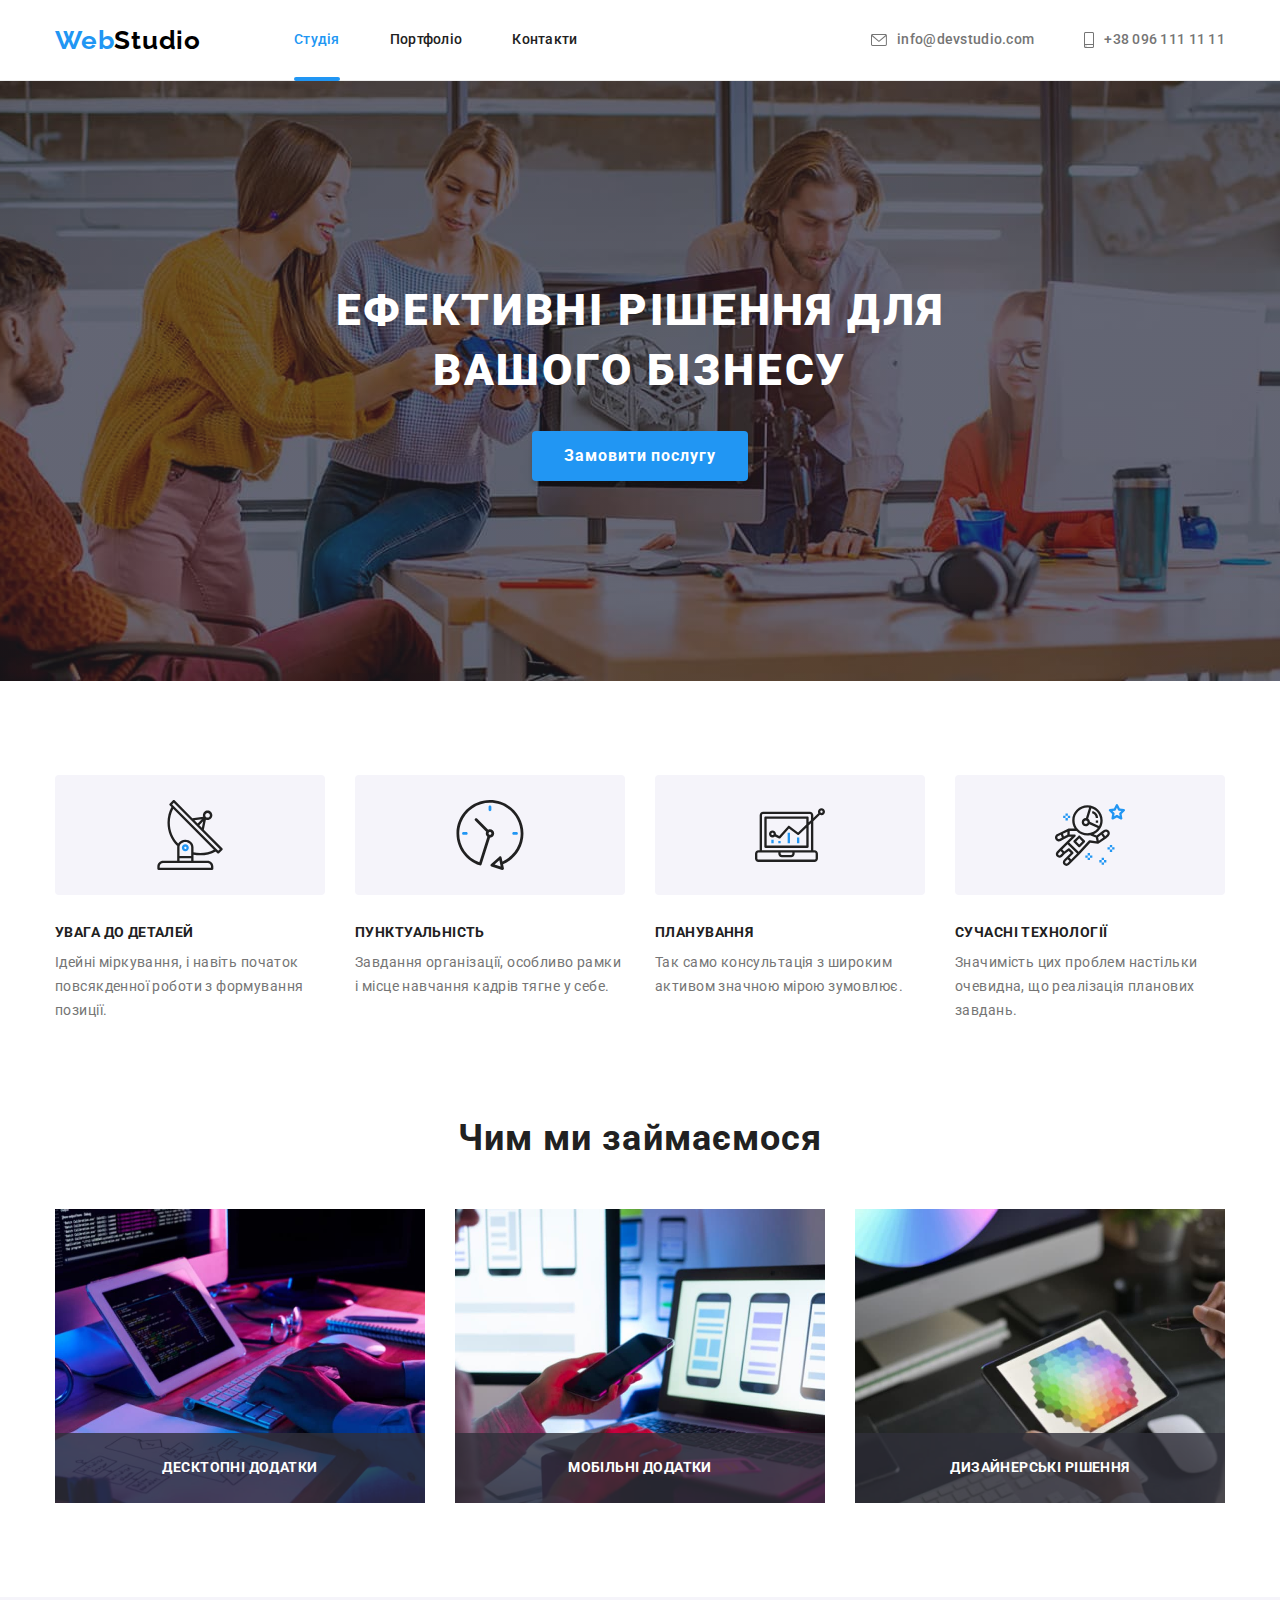
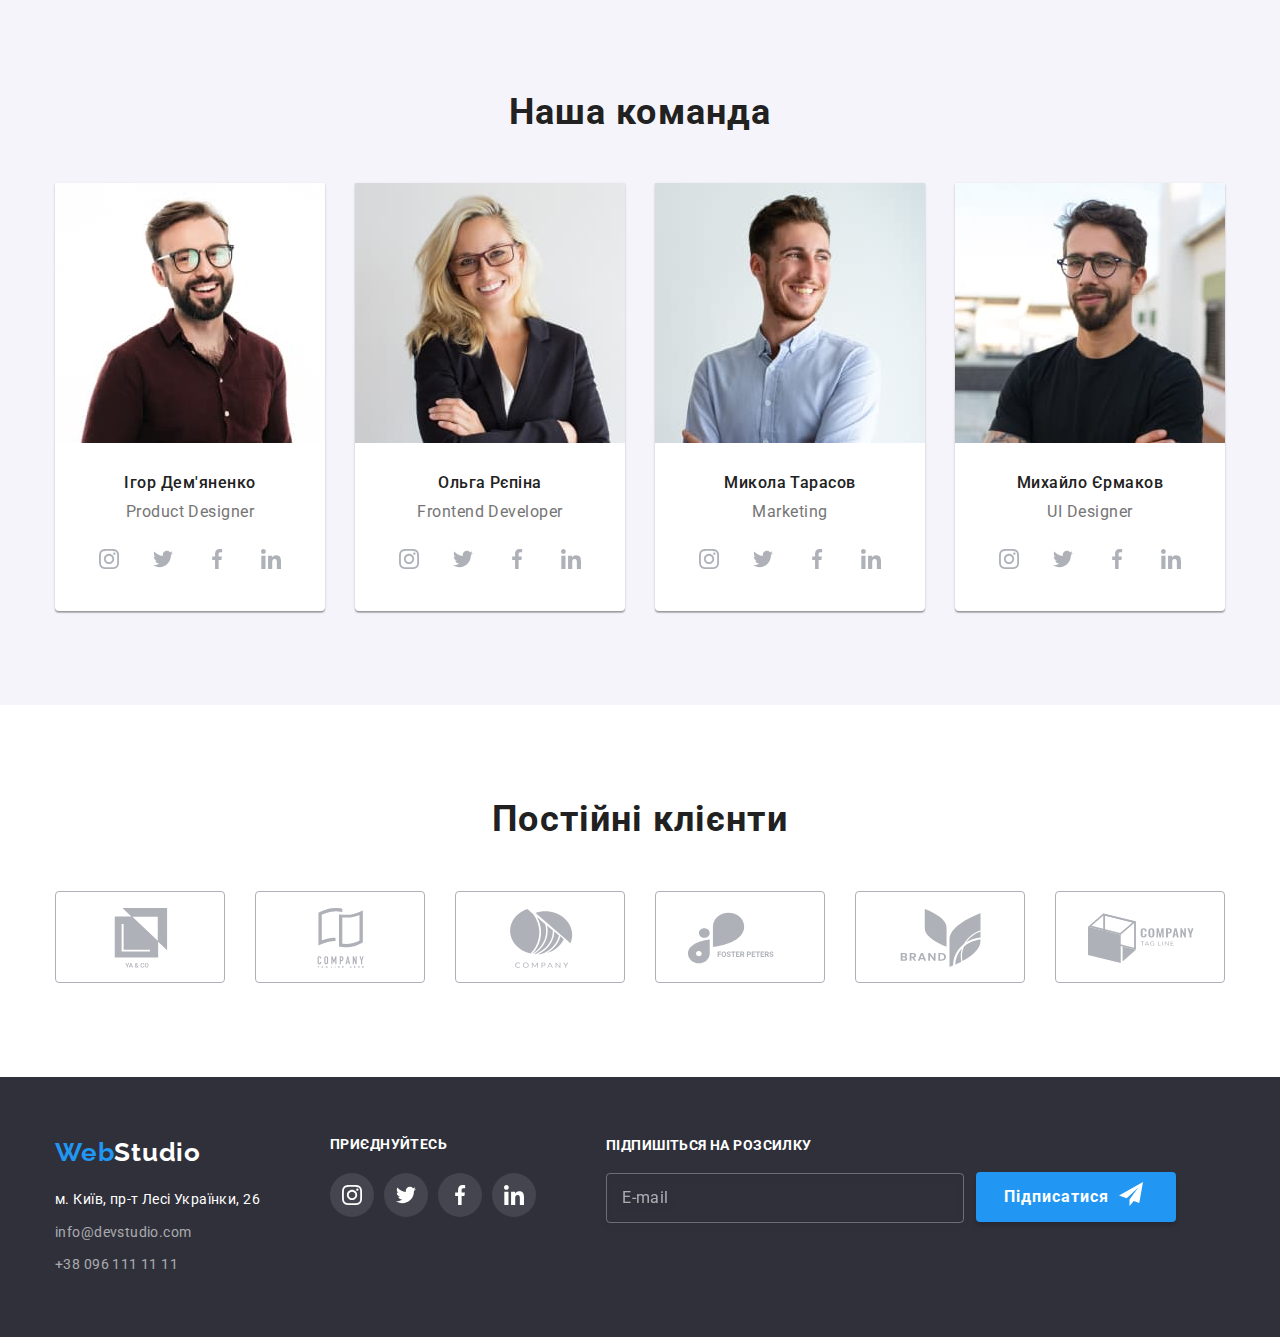
==== commit 1df311cf: "corrections" ====
--- a/index.html
+++ b/index.html
@@ -149,40 +149,55 @@
         <div class="container">
           <ul class="occupation__list list">
             <li class="occupation__item">
-              <img
-                class="occupation__img"
-                srcset="./images/studio/1.jpg 1x, ./images/studio/1(2x).jpg 2x"
-                src="./images/studio/1.jpg"
-                alt="computer"
-                width="370"
-                height="294"
-              />
+              <picture>
+                <source
+                  srcset="./images/studio/1.jpg 1x, ./images/studio/1(2x).jpg 2x"
+                  type="image/jpg"
+                />
+                <img
+                  class="occupation__img"
+                  src="./images/studio/1.jpg"
+                  alt="computer"
+                  width="370"
+                  height="294"
+                />
+              </picture>
               <div class="occupation__lining">
                 <h3 class="occupation__name">Десктопні додатки</h3>
               </div>
             </li>
             <li class="occupation__item">
-              <img
-                class="occupation__img"
-                srcset="./images/studio/2.jpg 1x, ./images/studio/2(2x).jpg 2x"
-                src="./images/studio/2.jpg"
-                alt="laptop"
-                width="370"
-                height="294"
-              />
+              <picture>
+                <source
+                  srcset="./images/studio/2.jpg 1x, ./images/studio/2(2x).jpg 2x"
+                  type="image/jpg"
+                />
+                <img
+                  class="occupation__img"
+                  src="./images/studio/2.jpg"
+                  alt="laptop"
+                  width="370"
+                  height="294"
+                />
+              </picture>
               <div class="occupation__lining">
                 <h3 class="occupation__name">Мобільні додатки</h3>
               </div>
             </li>
             <li class="occupation__item">
-              <img
-                class="occupation__img"
-                srcset="./images/studio/3.jpg 1x, ./images/studio/3(2x).jpg 2x"
-                src="./images/studio/3.jpg"
-                alt="tablet"
-                width="370"
-                height="294"
-              />
+              <picture>
+                <source
+                  srcset="./images/studio/3.jpg 1x, ./images/studio/3(2x).jpg 2x"
+                  type="image/jpg"
+                />
+                <img
+                  class="occupation__img"
+                  src="./images/studio/3.jpg"
+                  alt="tablet"
+                  width="370"
+                  height="294"
+                />
+              </picture>
               <div class="occupation__lining">
                 <h3 class="occupation__name">Дизайнерські рішення</h3>
               </div>
@@ -196,17 +211,30 @@
         <div class="container">
           <ul class="team__list list">
             <li class="team__item">
-              <img
-                srcset="
-                  ./images/studio/photo1-320.jpg   320w,
-                  ./images/studio/photo1-640.jpg   640w,
-                  ./images/studio/photo1-960.jpg   960w,
-                  ./images/studio/photo1-1280.jpg 1280w
-                "
-                src="./images/studio/photo1-320.jpg"
-                alt="Product Designer"
-                sizes="(min-width: 800px) 33vw, (min-width: 500px) 50vw, 100vw"
-              />
+              <picture>
+                <source
+                  srcset="
+                    ./images/studio/photo-mob1(1x).jpg 1x,
+                    ./images/studio/photo-mob1(2x).jpg 2x
+                  "
+                  media="(max-width: 767px)"
+                  type="image/jpg"
+                />
+                <source
+                  srcset="./images/studio/photo1(1x).jpg 1x, ./images/studio/photo1(2x).jpg 2x"
+                  media="(min-width: 1200px)"
+                  type="image/jpg"
+                />
+                <source
+                  srcset="
+                    ./images/studio/photo-tab1(1x).jpg 1x,
+                    ./images/studio/photo-tab1(2x).jpg 2x
+                  "
+                  media="(min-width: 768px)"
+                  type="image/jpg"
+                />
+                <img src="./images/studio/photo1(1x).jpg" alt="Product Designer" />
+              </picture>
               <h3 class="team__name">Ігор Дем'яненко</h3>
               <p class="team__text">Product Designer</p>
               <ul class="network network--team list">
@@ -241,17 +269,30 @@
               </ul>
             </li>
             <li class="team__item">
-              <img
-                srcset="
-                  ./images/studio/photo2-320.jpg   320w,
-                  ./images/studio/photo2-640.jpg   640w,
-                  ./images/studio/photo2-960.jpg   960w,
-                  ./images/studio/photo2-1280.jpg 1280w
-                "
-                src="./images/studio/photo2-320.jpg"
-                alt="Frontend Developer"
-                sizes="(min-width: 800px) 33vw, (min-width: 500px) 50vw, 100vw"
-              />
+              <picture>
+                <source
+                  srcset="
+                    ./images/studio/photo-mob2(1x).jpg 1x,
+                    ./images/studio/photo-mob2(2x).jpg 2x
+                  "
+                  media="(max-width: 767px)"
+                  type="image/jpg"
+                />
+                <source
+                  srcset="./images/studio/photo2(1x).jpg 1x, ./images/studio/photo2(2x).jpg 2x"
+                  media="(min-width: 1200px)"
+                  type="image/jpg"
+                />
+                <source
+                  srcset="
+                    ./images/studio/photo-tab2(1x).jpg 1x,
+                    ./images/studio/photo-tab2(2x).jpg 2x
+                  "
+                  media="(min-width: 768px)"
+                  type="image/jpg"
+                />
+                <img src="./images/studio/photo2(1x).jpg" alt="Frontend Developer" />
+              </picture>
               <h3 class="team__name">Ольга Рєпіна</h3>
               <p class="team__text">Frontend Developer</p>
               <ul class="network network--team list">
@@ -286,17 +327,30 @@
               </ul>
             </li>
             <li class="team__item">
-              <img
-                srcset="
-                  ./images/studio/photo3-320.jpg   320w,
-                  ./images/studio/photo3-640.jpg   640w,
-                  ./images/studio/photo3-960.jpg   960w,
-                  ./images/studio/photo3-1280.jpg 1280w
-                "
-                src="./images/studio/photo3-320.jpg"
-                alt="Marketing"
-                sizes="(min-width: 800px) 33vw, (min-width: 500px) 50vw, 100vw"
-              />
+              <picture>
+                <source
+                  srcset="
+                    ./images/studio/photo-mob3(1x).jpg 1x,
+                    ./images/studio/photo-mob3(2x).jpg 2x
+                  "
+                  media="(max-width: 767px)"
+                  type="image/jpg"
+                />
+                <source
+                  srcset="./images/studio/photo3(1x).jpg 1x, ./images/studio/photo3(2x).jpg 2x"
+                  media="(min-width: 1200px)"
+                  type="image/jpg"
+                />
+                <source
+                  srcset="
+                    ./images/studio/photo-tab3(1x).jpg 1x,
+                    ./images/studio/photo-tab3(2x).jpg 2x
+                  "
+                  media="(min-width: 768px)"
+                  type="image/jpg"
+                />
+                <img src="./images/studio/photo3(1x).jpg" alt="Marketing" />
+              </picture>
               <h3 class="team__name">Микола Тарасов</h3>
               <p class="team__text">Marketing</p>
               <ul class="network network--team list">
@@ -331,17 +385,30 @@
               </ul>
             </li>
             <li class="team__item">
-              <img
-                srcset="
-                  ./images/studio/photo4-320.jpg   320w,
-                  ./images/studio/photo4-640.jpg   640w,
-                  ./images/studio/photo4-960.jpg   960w,
-                  ./images/studio/photo4-1280.jpg 1280w
-                "
-                src="./images/studio/photo4-320.jpg"
-                alt="UI Designer"
-                sizes="(min-width: 800px) 33vw, (min-width: 500px) 50vw, 100vw"
-              />
+              <picture>
+                <source
+                  srcset="
+                    ./images/studio/photo-mob4(1x).jpg 1x,
+                    ./images/studio/photo-mob4(2x).jpg 2x
+                  "
+                  media="(max-width: 767px)"
+                  type="image/jpg"
+                />
+                <source
+                  srcset="./images/studio/photo4(1x).jpg 1x, ./images/studio/photo4(2x).jpg 2x"
+                  media="(min-width: 1200px)"
+                  type="image/jpg"
+                />
+                <source
+                  srcset="
+                    ./images/studio/photo-tab4(1x).jpg 1x,
+                    ./images/studio/photo-tab4(2x).jpg 2x
+                  "
+                  media="(min-width: 768px)"
+                  type="image/jpg"
+                />
+                <img src="./images/studio/photo4(1x).jpg" alt="UI Designer" />
+              </picture>
               <h3 class="team__name">Михайло Єрмаков</h3>
               <p class="team__text">UI Designer</p>
               <ul class="network network--team list">
--- a/css/main.min.css
+++ b/css/main.min.css
@@ -1 +1 @@
-body{font-family:"Roboto",sans-serif;color:#212121}body.modal-open{overflow:hidden}body.menu-open{overflow:hidden}body.is-open{overflow:hidden}button{cursor:pointer;font-family:inherit}img{display:block;max-width:100%;height:auto}h1,h2,h3,h4,h5,h6,p,ul,li{margin:0;padding:0}.container{max-width:1200px;padding:0 15px;margin:0 auto}@media screen and (min-width: 480px){.container{width:480px}}@media screen and (min-width: 768px){.container{width:768px}}@media screen and (min-width: 1200px){.container{width:1200px}}.list{margin:0;padding:0;list-style:none}.visually-hidden{position:absolute;white-space:nowrap;width:1px;height:1px;overflow:hidden;border:0;padding:0;clip:rect(0 0 0 0);-webkit-clip-path:inset(50%);clip-path:inset(50%);margin:-1px}.section{padding-top:60px;padding-bottom:60px}@media screen and (min-width: 1200px){.section{padding-top:94px;padding-bottom:94px}}.logo{padding:20px 0 20px 0;font-weight:700;font-size:26px;line-height:1.19;letter-spacing:.03em;text-decoration:none;font-family:"Raleway",sans-serif;color:#2196f3}.logo__header{color:#000}.logo__footer{color:#fff}.network{display:-webkit-inline-box;display:-ms-inline-flexbox;display:inline-flex;-ms-flex-wrap:wrap;flex-wrap:wrap;gap:10px}.network--team{margin-bottom:30px}.network__icon{-webkit-transition:background-color 250ms cubic-bezier(0.4, 0, 0.2, 1);transition:background-color 250ms cubic-bezier(0.4, 0, 0.2, 1);display:-webkit-box;display:-ms-flexbox;display:flex;-webkit-box-pack:center;-ms-flex-pack:center;justify-content:center;-webkit-box-align:center;-ms-flex-align:center;align-items:center;width:44px;height:44px;border-radius:50%;background-color:rgba(255,255,255,.1)}.network__icon:hover,.network__icon:focus{background-color:#2196f3}.network__icon--team{background-color:#fff}.network__icon--team:hover>.network__svg--team{fill:#fff}.network__svg{fill:#fff}.network__svg--team{-webkit-transition:fill 250ms cubic-bezier(0.4, 0, 0.2, 1);transition:fill 250ms cubic-bezier(0.4, 0, 0.2, 1);fill:#afb1b8}.header{background-color:#fff;border-bottom:1px solid #ececec}.header__main{display:-webkit-box;display:-ms-flexbox;display:flex;-webkit-box-align:center;-ms-flex-align:center;align-items:center}.button{display:none}@media screen and (max-width: 767px){.button{display:-webkit-inline-box;display:-ms-inline-flexbox;display:inline-flex;margin:0;padding:0;margin-left:auto;border:none;background-color:rgba(0,0,0,0)}}.button .button__close{display:block}.button.is-open .button__close{display:block}.button.is-open .button__menu{display:none;position:absolute}.button:hover,.button:focus{fill:#2196f3}.button--close{position:absolute;top:10px;right:15px}.button--close svg{padding:5px}.menu{display:-webkit-box;display:-ms-flexbox;display:flex;-webkit-box-orient:vertical;-webkit-box-direction:normal;-ms-flex-direction:column;flex-direction:column;-webkit-box-pack:justify;-ms-flex-pack:justify;justify-content:space-between;overflow-y:auto;z-index:1}@media screen and (min-width: 768px){.menu{display:contents}}@media screen and (max-width: 767px){.menu{position:fixed;top:0;left:0;width:100%;height:100%;padding:48px 40px;background-color:#fff}}@media screen and (max-width: 767px){.menu.is-open{display:none}}.nav__list{display:block}@media screen and (min-width: 768px){.nav__list{display:-webkit-box;display:-ms-flexbox;display:flex;gap:50px;margin-left:93px}}@media screen and (max-width: 767px){.nav__item{margin-bottom:32px}}.nav__link{-webkit-transition:color 250ms cubic-bezier(0.4, 0, 0.2, 1);transition:color 250ms cubic-bezier(0.4, 0, 0.2, 1);font-style:normal;font-weight:500;font-size:40px;line-height:47px;letter-spacing:.02em;text-decoration:none;color:#212121}@media screen and (min-width: 768px){.nav__link{display:block;padding-top:32px;padding-bottom:32px;font-weight:500;font-size:14px;line-height:1.14;letter-spacing:.02em}}.nav__link:hover,.nav__link:focus{color:#2196f3}.nav__page{position:relative;color:#2196f3}@media screen and (min-width: 768px){.nav__page::after{position:absolute;content:"";bottom:-1px;display:block;width:100%;height:4px;border-radius:2px;background-color:#2196f3}}@media screen and (min-width: 768px){.mobile{margin-left:auto}}@media screen and (max-width: 767px){.contacts{display:-webkit-box;display:-ms-flexbox;display:flex;gap:32px;margin-bottom:64px}}@media screen and (max-width: 1199px){.contacts{-webkit-box-orient:vertical;-webkit-box-direction:normal;-ms-flex-direction:column;flex-direction:column}}@media screen and (min-width: 1200px){.contacts{display:-webkit-box;display:-ms-flexbox;display:flex;-webkit-box-align:center;-ms-flex-align:center;align-items:center}}.contacts__link{-webkit-transition:fill 250ms,color 250ms cubic-bezier(0.4, 0, 0.2, 1);transition:fill 250ms,color 250ms cubic-bezier(0.4, 0, 0.2, 1);display:-webkit-box;display:-ms-flexbox;display:flex;-webkit-box-align:center;-ms-flex-align:center;align-items:center;padding-top:10px;padding-bottom:10px;text-decoration:none}@media screen and (min-width: 768px){.contacts__link{font-weight:500;font-size:14px;line-height:1.14;letter-spacing:.02em;color:#757575;fill:#757575}.contacts__link:hover{color:#2196f3;fill:#2196f3}}@media screen and (max-width: 767px){.contacts__link--phone{color:#2196f3}.contacts__link--mail{color:#757575}}.contacts__item+.contacts__item{margin-left:50px}@media screen and (max-width: 1199px){.contacts__item+.contacts__item{margin-left:0}}@media screen and (max-width: 767px){.contacts__item--mail{-webkit-box-ordinal-group:3;-ms-flex-order:2;order:2;font-weight:500;font-size:24px;line-height:1.1666666667;letter-spacing:.02em}}.contacts__envelope{display:none}@media screen and (min-width: 768px){.contacts__envelope{display:block;width:16px;height:12px;margin-right:10px}}@media screen and (max-width: 767px){.contacts__item--phone{font-weight:500;font-size:34px;line-height:1.1764705882;letter-spacing:.02em}}.contacts__smartphone{display:none}@media screen and (min-width: 768px){.contacts__smartphone{display:block;width:10px;height:16px;margin-right:10px}}.social{display:-webkit-box;display:-ms-flexbox;display:flex;-ms-flex-wrap:wrap;flex-wrap:wrap;gap:20px}@media screen and (min-width: 768px){.social{display:none}}.social__network{position:relative;font-weight:500;font-size:18px;line-height:1.2222222222;letter-spacing:.02em;text-decoration:none;color:#2196f3}.social__network--after::after{position:absolute;top:0;left:-10px;content:"";display:block;width:0px;height:22px;border:1px solid rgba(33,33,33,.2)}.hero{max-width:1600px;margin:0 auto;padding-top:200px;padding-bottom:200px;text-align:center;background-size:cover;background-position:center}.hero__title{margin:0 auto 30px;font-size:26px;font-weight:900;line-height:1.36;letter-spacing:.06em;text-transform:uppercase;color:#fff}@media screen and (min-width: 480px){.hero__title{width:360px;height:84px}}@media screen and (min-width: 1200px){.hero__title{width:696px;height:120px;font-size:44px}}.hero__btn{padding:10px 32px;-webkit-box-shadow:0px 4px 4px rgba(0,0,0,.15);box-shadow:0px 4px 4px rgba(0,0,0,.15);border-radius:4px;border:none;font-weight:700;font-size:16px;line-height:1.87;letter-spacing:.06em;background-color:#2196f3;color:#fff}.hero{background-image:-webkit-gradient(linear, left top, left bottom, from(rgba(47, 48, 58, 0.4)), to(rgba(47, 48, 58, 0.4))),url("../images/studio/hero-mobile.jpg");background-image:linear-gradient(rgba(47, 48, 58, 0.4), rgba(47, 48, 58, 0.4)),url("../images/studio/hero-mobile.jpg")}@media(min-device-pixel-ratio: 2),(-webkit-min-device-pixel-ratio: 2),(min-resolution: 192dpi),(min-resolution: 2dppx){.hero{background-image:-webkit-gradient(linear, left top, left bottom, from(rgba(47, 48, 58, 0.4)), to(rgba(47, 48, 58, 0.4))),url("../images/studio/hero-mobile(2x).jpg");background-image:linear-gradient(rgba(47, 48, 58, 0.4), rgba(47, 48, 58, 0.4)),url("../images/studio/hero-mobile(2x).jpg")}}@media screen and (min-width: 768px){.hero{background-image:-webkit-gradient(linear, left top, left bottom, from(rgba(47, 48, 58, 0.4)), to(rgba(47, 48, 58, 0.4))),url("../images/studio/hero-tablet.jpg");background-image:linear-gradient(rgba(47, 48, 58, 0.4), rgba(47, 48, 58, 0.4)),url("../images/studio/hero-tablet.jpg")}}@media screen and (min-width: 768px)and (min-device-pixel-ratio: 2),screen and (min-width: 768px)and (-webkit-min-device-pixel-ratio: 2),screen and (min-width: 768px)and (min-resolution: 192dpi),screen and (min-width: 768px)and (min-resolution: 2dppx){.hero{background-image:-webkit-gradient(linear, left top, left bottom, from(rgba(47, 48, 58, 0.4)), to(rgba(47, 48, 58, 0.4))),url("../images/studio/hero-tablet(2x).jpg");background-image:linear-gradient(rgba(47, 48, 58, 0.4), rgba(47, 48, 58, 0.4)),url("../images/studio/hero-tablet(2x).jpg")}}@media screen and (min-width: 1200px){.hero{background-image:-webkit-gradient(linear, left top, left bottom, from(rgba(47, 48, 58, 0.4)), to(rgba(47, 48, 58, 0.4))),url("../images/studio/hero.jpg");background-image:linear-gradient(rgba(47, 48, 58, 0.4), rgba(47, 48, 58, 0.4)),url("../images/studio/hero.jpg")}}@media screen and (min-width: 1200px)and (min-device-pixel-ratio: 2),screen and (min-width: 1200px)and (-webkit-min-device-pixel-ratio: 2),screen and (min-width: 1200px)and (min-resolution: 192dpi),screen and (min-width: 1200px)and (min-resolution: 2dppx){.hero{background-image:-webkit-gradient(linear, left top, left bottom, from(rgba(47, 48, 58, 0.4)), to(rgba(47, 48, 58, 0.4))),url("../images/studio/hero(2x).jpg");background-image:linear-gradient(rgba(47, 48, 58, 0.4), rgba(47, 48, 58, 0.4)),url("../images/studio/hero(2x).jpg")}}.description{background-color:#fff}@media screen and (min-width: 1200px){.description{padding-bottom:0}}.description__list{display:-webkit-box;display:-ms-flexbox;display:flex;gap:30px;-ms-flex-wrap:wrap;flex-wrap:wrap}@media screen and (max-width: 1199px){.description__list{-webkit-box-pack:center;-ms-flex-pack:center;justify-content:center}}.description__icon{display:-webkit-box;display:-ms-flexbox;display:flex;-webkit-box-pack:center;-ms-flex-pack:center;justify-content:center;-webkit-box-align:center;-ms-flex-align:center;align-items:center;width:450px;height:120px;margin-bottom:30px;border-radius:4px;background-color:#f5f4fa}@media screen and (min-width: 768px){.description__icon{width:354px}}@media screen and (min-width: 1200px){.description__icon{width:270px}}.description__svg{width:70px;height:70px}.description__title{margin-bottom:10px;font-size:14px;line-height:1.14;letter-spacing:.03em;text-transform:uppercase}@media screen and (max-width: 767px){.description__title{text-align:center}}.description__text{width:354px;font-size:14px;line-height:1.71;letter-spacing:.03em;color:#757575}@media screen and (min-width: 1200px){.description__text{width:270px}}.occupation{background-color:#fff}.occupation__title{margin-bottom:50px;font-size:36px;line-height:1.17;text-align:center;letter-spacing:.03em}.occupation__list{display:-webkit-box;display:-ms-flexbox;display:flex;gap:30px;-ms-flex-wrap:wrap;flex-wrap:wrap}.occupation__item{position:relative}.occupation__img{display:block}.occupation__lining{position:absolute;bottom:0;width:370px;height:70px;background-color:rgba(47,48,58,.8)}.occupation__name{padding-top:27px;padding-bottom:27px;font-size:14px;line-height:1.14;text-align:center;letter-spacing:.03em;text-transform:uppercase;color:#fff}@media screen and (max-width: 1199px){.occupation{display:none}}.team{text-align:center;background-color:#f5f4fa}.team__title{margin-bottom:50px;font-size:36px;line-height:1.17;letter-spacing:.03em}.team__list{display:-webkit-box;display:-ms-flexbox;display:flex;gap:30px;-ms-flex-wrap:wrap;flex-wrap:wrap;-webkit-box-pack:center;-ms-flex-pack:center;justify-content:center}.team__item{background:#fff;-webkit-box-shadow:0px 1px 3px rgba(0,0,0,.12),0px 1px 1px rgba(0,0,0,.14),0px 2px 1px rgba(0,0,0,.2);box-shadow:0px 1px 3px rgba(0,0,0,.12),0px 1px 1px rgba(0,0,0,.14),0px 2px 1px rgba(0,0,0,.2);border-radius:0px 0px 4px 4px}.team__name{margin:30px 0 10px 0;font-weight:500;font-size:16px;line-height:1.19;letter-spacing:.03em}.team__text{margin-bottom:16px;font-size:16px;line-height:1.19;letter-spacing:.03em;color:#757575}.team img{width:450px;height:460px}@media screen and (min-width: 768px){.team img{width:354px;height:374px}}@media screen and (min-width: 1200px){.team img{width:270px;height:260px}}.clients__title{margin-bottom:50px;font-size:36px;line-height:1.16;letter-spacing:.03em;text-align:center}.clients__list{display:-webkit-box;display:-ms-flexbox;display:flex;-webkit-box-pack:center;-ms-flex-pack:center;justify-content:center;-ms-flex-wrap:wrap;flex-wrap:wrap;gap:30px}.clients__icon{-webkit-transition:border-color 250ms,color 250ms cubic-bezier(0.4, 0, 0.2, 1);transition:border-color 250ms,color 250ms cubic-bezier(0.4, 0, 0.2, 1);display:block;width:210px;height:92px;border:1px solid #afb1b8;border-radius:4px;color:#afb1b8}@media screen and (min-width: 768px){.clients__icon{width:226px}}@media screen and (min-width: 1200px){.clients__icon{width:170px}}.clients__icon:hover,.clients__icon:focus{border-color:#2196f3;color:#2196f3}.clients__svg{margin:16px 52px;width:106px;height:60px;fill:currentColor}@media screen and (min-width: 768px){.clients__svg{margin:16px 60px}}@media screen and (min-width: 1200px){.clients__svg{margin:16px 32px}}.portfolio{padding-top:94px;padding-bottom:94px;background-color:#fff}.portfolio__names{display:-webkit-box;display:-ms-flexbox;display:flex;-ms-flex-wrap:wrap;flex-wrap:wrap;-webkit-box-pack:center;-ms-flex-pack:center;justify-content:center;margin-bottom:50px;gap:8px}.portfolio__elment{-ms-flex-line-pack:start;align-content:flex-start}.portfolio__btn{-webkit-transition:background-color 250ms,color 250ms,border-radius 250ms cubic-bezier(0.4, 0, 0.2, 1),-webkit-box-shadow 250ms;transition:background-color 250ms,color 250ms,border-radius 250ms cubic-bezier(0.4, 0, 0.2, 1),-webkit-box-shadow 250ms;transition:background-color 250ms,color 250ms,box-shadow 250ms,border-radius 250ms cubic-bezier(0.4, 0, 0.2, 1);transition:background-color 250ms,color 250ms,box-shadow 250ms,border-radius 250ms cubic-bezier(0.4, 0, 0.2, 1),-webkit-box-shadow 250ms;padding:6px 25px;border:none;border-radius:4px;font-weight:500;font-size:16px;line-height:1.62;text-align:center;letter-spacing:.03em;background-color:#f5f4fa;color:#212121}.portfolio__btn:hover,.portfolio__btn:focus{background-color:#2196f3;color:#fff;-webkit-box-shadow:0px 3px 1px rgba(0,0,0,.1),0px 1px 2px rgba(0,0,0,.08),0px 2px 2px rgba(0,0,0,.12);box-shadow:0px 3px 1px rgba(0,0,0,.1),0px 1px 2px rgba(0,0,0,.08),0px 2px 2px rgba(0,0,0,.12);border-radius:4px}.portfolio__list{display:-webkit-box;display:-ms-flexbox;display:flex;-ms-flex-wrap:wrap;flex-wrap:wrap;gap:30px}.portfolio__item{-webkit-transition:border 250ms,-webkit-box-shadow 250ms cubic-bezier(0.4, 0, 0.2, 1);transition:border 250ms,-webkit-box-shadow 250ms cubic-bezier(0.4, 0, 0.2, 1);transition:border 250ms,box-shadow 250ms cubic-bezier(0.4, 0, 0.2, 1);transition:border 250ms,box-shadow 250ms cubic-bezier(0.4, 0, 0.2, 1),-webkit-box-shadow 250ms cubic-bezier(0.4, 0, 0.2, 1);width:450px;border:1px solid #eee}.portfolio__item:hover,.portfolio__item:focus{border:1px solid #fff;-webkit-box-shadow:0px 1px 1px rgba(0,0,0,.12),0px 4px 4px rgba(0,0,0,.06),1px 4px 6px rgba(0,0,0,.16);box-shadow:0px 1px 1px rgba(0,0,0,.12),0px 4px 4px rgba(0,0,0,.06),1px 4px 6px rgba(0,0,0,.16)}@media screen and (min-width: 768px){.portfolio__item{width:354px}}@media screen and (min-width: 1200px){.portfolio__item{width:370px}}.portfolio__link{text-decoration:none}.portfolio__img{height:294px}@media screen and (max-width: 767px){.portfolio__img{width:450px}}.portfolio__overlay{position:relative;overflow:hidden}.portfolio__item:hover .portfolio__overlay-text{-webkit-transform:translateY(0);transform:translateY(0)}.portfolio__overlay-text{-webkit-transition:-webkit-transform 250ms cubic-bezier(0.4, 0, 0.2, 1);transition:-webkit-transform 250ms cubic-bezier(0.4, 0, 0.2, 1);transition:transform 250ms cubic-bezier(0.4, 0, 0.2, 1);transition:transform 250ms cubic-bezier(0.4, 0, 0.2, 1), -webkit-transform 250ms cubic-bezier(0.4, 0, 0.2, 1);position:absolute;-webkit-transform:translateY(100%);transform:translateY(100%);top:0;width:100%;height:100%;padding:63px 24px;font-size:18px;line-height:1.55;letter-spacing:.03em;background-color:rgba(33,150,243,.9);color:#fff}.portfolio__item-text{padding:24px 20px}.portfolio__title{margin-bottom:4px;font-size:18px;line-height:2;letter-spacing:.06em;color:#212121}.portfolio__text{font-size:16px;line-height:1.87;letter-spacing:.03em;color:#757575}.footer{background-color:#2f303a}.footer__main{padding-top:60px}@media screen and (min-width: 1200px){.footer__main{display:-webkit-box;display:-ms-flexbox;display:flex;-ms-flex-wrap:wrap;flex-wrap:wrap;gap:70px}}.footer__list{display:contents}@media screen and (max-width: 1199px){.footer__list{display:-webkit-box;display:-ms-flexbox;display:flex;-ms-flex-pack:distribute;justify-content:space-around}}@media screen and (max-width: 1199px){.footer__address{text-align:center}}.address{margin-top:20px;padding-bottom:60px;font-style:normal}.address__item{margin-bottom:9px;display:block}.address__item:last-child{margin-bottom:0}.address__cont{-webkit-transition:color 250ms cubic-bezier(0.4, 0, 0.2, 1);transition:color 250ms cubic-bezier(0.4, 0, 0.2, 1);font-weight:400;font-size:14px;line-height:1.71;letter-spacing:.03em;text-decoration:none;color:#fff}.address__cont:hover,.address__cont:focus{color:#fff}.address__cont--color{color:rgba(255,255,255,.6)}.footer__title{margin-bottom:20px;font-size:14px;line-height:1.14;letter-spacing:.03em;text-transform:uppercase;color:#fff}@media screen and (max-width: 1199px){.footer__title{text-align:center}}.subscription{color:#fff}@media screen and (min-width: 1200px){.subscription{display:-webkit-box;display:-ms-flexbox;display:flex;gap:12px}}@media screen and (max-width: 1199px){.subscription{display:-webkit-box;display:-ms-flexbox;display:flex;-webkit-box-orient:vertical;-webkit-box-direction:normal;-ms-flex-direction:column;flex-direction:column;-webkit-box-align:center;-ms-flex-align:center;align-items:center;text-align:center;padding-bottom:58px}}.subscription__mail{display:-webkit-box;display:-ms-flexbox;display:flex;-webkit-box-orient:vertical;-webkit-box-direction:normal;-ms-flex-direction:column;flex-direction:column;font-weight:700;font-size:14px;line-height:1.1428571429;letter-spacing:.03em;text-transform:uppercase}@media screen and (max-width: 1199px){.subscription__mail{margin-bottom:20px}}.subscription__mail label{display:contents;cursor:pointer}.subscription__input{width:358px;height:50px;margin-top:20px;padding:16px 15px;border:1px solid rgba(255,255,255,.3);-webkit-filter:drop-shadow(0px 4px 4px rgba(0, 0, 0, 0.15));filter:drop-shadow(0px 4px 4px rgba(0, 0, 0, 0.15));border-radius:4px;background-color:rgba(0,0,0,0)}.subscription__input:focus{font-weight:400;font-size:16px;line-height:1.25;letter-spacing:.03em;color:#fff;background-color:rgba(0,0,0,0)}.subscription__input::-webkit-input-placeholder{font-weight:400;font-size:16px;line-height:1.25;letter-spacing:.03em;color:rgba(255,255,255,.6)}.subscription__input::-moz-placeholder{font-weight:400;font-size:16px;line-height:1.25;letter-spacing:.03em;color:rgba(255,255,255,.6)}.subscription__input:-ms-input-placeholder{font-weight:400;font-size:16px;line-height:1.25;letter-spacing:.03em;color:rgba(255,255,255,.6)}.subscription__input::-ms-input-placeholder{font-weight:400;font-size:16px;line-height:1.25;letter-spacing:.03em;color:rgba(255,255,255,.6)}.subscription__input::placeholder{font-weight:400;font-size:16px;line-height:1.25;letter-spacing:.03em;color:rgba(255,255,255,.6)}.subscription__btn{display:-webkit-box;display:-ms-flexbox;display:flex;width:200px;height:50px;padding:10px 28px;-webkit-box-shadow:0px 4px 4px rgba(0,0,0,.15);box-shadow:0px 4px 4px rgba(0,0,0,.15);border-radius:4px;border:none;font-weight:700;font-size:16px;line-height:1.87;letter-spacing:.06em;background-color:#2196f3;color:#fff}@media screen and (min-width: 1200px){.subscription__btn{-webkit-transform:translateY(35px);transform:translateY(35px)}}.subscription__icon{margin-left:10px;fill:#fff}.backdrop{position:fixed;top:0;left:0;-webkit-transition:opacity 250ms cubic-bezier(0.4, 0, 0.2, 1);transition:opacity 250ms cubic-bezier(0.4, 0, 0.2, 1);overflow-y:scroll;width:100%;height:100%;background-color:rgba(0,0,0,.2);opacity:1}.backdrop.is-hidden{opacity:0;pointer-events:none}.backdrop.is-hidden .modal{-webkit-transform:translate(-50%, -50%) scale(1.1);transform:translate(-50%, -50%) scale(1.1)}.modal{position:absolute;top:50%;left:50%;-webkit-transform:translate(-50%, -50%) scale(1);transform:translate(-50%, -50%) scale(1);-webkit-transition:-webkit-transform 250ms cubic-bezier(0.4, 0, 0.2, 1);transition:-webkit-transform 250ms cubic-bezier(0.4, 0, 0.2, 1);transition:transform 250ms cubic-bezier(0.4, 0, 0.2, 1);transition:transform 250ms cubic-bezier(0.4, 0, 0.2, 1), -webkit-transform 250ms cubic-bezier(0.4, 0, 0.2, 1);max-width:450px;max-height:609px;-webkit-box-shadow:0px 1px 3px rgba(0,0,0,.12),0px 1px 1px rgba(0,0,0,.14),0px 2px 1px rgba(0,0,0,.2);box-shadow:0px 1px 3px rgba(0,0,0,.12),0px 1px 1px rgba(0,0,0,.14),0px 2px 1px rgba(0,0,0,.2);border-radius:4px;background-color:#fff}@media screen and (min-width: 1200px){.modal{max-width:528px;max-height:581px}}.modal__hidden-btn{position:absolute;top:8px;right:8px;display:-webkit-box;display:-ms-flexbox;display:flex;-webkit-box-align:center;-ms-flex-align:center;align-items:center;height:30px;border-radius:50%;background:#fff;border:1px solid rgba(0,0,0,.1)}.modal__btn-icon{width:18px;height:18px;-webkit-transition:fill 250ms cubic-bezier(0.4, 0, 0.2, 1);transition:fill 250ms cubic-bezier(0.4, 0, 0.2, 1)}.modal__btn-icon:hover,.modal__btn-icon:focus{fill:#2196f3}.modal__group{padding:40px;text-align:center}.modal__title{margin-bottom:12px;font-size:20px;line-height:1.15;letter-spacing:.03em}.modal__item{margin-bottom:10px}.modal__field{position:relative;display:-webkit-box;display:-ms-flexbox;display:flex;-webkit-box-orient:vertical;-webkit-box-direction:normal;-ms-flex-direction:column;flex-direction:column;font-size:12px;line-height:1.1666666667;letter-spacing:.01em;text-align:left;color:#757575}.modal__field>input{margin-top:4px;padding:12px 42px;border:1px solid rgba(33,33,33,.2);border-radius:4px}.modal__field>input:focus-within,.modal__field>input:focus-visible{border:1px solid #2196f3;outline-style:none}.modal__field>svg{position:absolute;left:12px;bottom:11px}.modal__field>input:focus-within+svg{fill:#2196f3}.modal__textarea{margin-bottom:20px;text-align:left}.modal__textarea-label{display:-webkit-box;display:-ms-flexbox;display:flex;-webkit-box-orient:vertical;-webkit-box-direction:normal;-ms-flex-direction:column;flex-direction:column;font-size:12px;line-height:1.1666666667;letter-spacing:.01em;color:#757575}.modal__textarea-label>textarea{margin-top:4px;padding:12px 16px;resize:none;border:1px solid rgba(33,33,33,.2);border-radius:4px}.modal__textarea-label>textarea::-webkit-input-placeholder{font-size:12px;line-height:1.1666666667;letter-spacing:.01em;color:rgba(117,117,117,.5)}.modal__textarea-label>textarea::-moz-placeholder{font-size:12px;line-height:1.1666666667;letter-spacing:.01em;color:rgba(117,117,117,.5)}.modal__textarea-label>textarea:-ms-input-placeholder{font-size:12px;line-height:1.1666666667;letter-spacing:.01em;color:rgba(117,117,117,.5)}.modal__textarea-label>textarea::-ms-input-placeholder{font-size:12px;line-height:1.1666666667;letter-spacing:.01em;color:rgba(117,117,117,.5)}.modal__textarea-label>textarea::placeholder{font-size:12px;line-height:1.1666666667;letter-spacing:.01em;color:rgba(117,117,117,.5)}.modal__textarea-label:focus-within>textarea,.modal__textarea-label:focus-visible>textarea{border:1px solid #2196f3;outline-style:none}.modal__checkbox{margin-bottom:30px}.modal__checkbox label{font-size:14px;line-height:1.7142857143;letter-spacing:.03em;color:#757575}.modal__checkbox svg{position:relative;bottom:-3px;margin-right:7px;border:2px solid #212121;border-radius:3px;fill:rgba(0,0,0,0)}.modal__checkbox>label>input:checked+svg{background-color:#2196f3;border-color:#2196f3;fill:#fff}.modal__checkbox a{text-underline-offset:3px;color:#2196f3}.modal__btn{padding:10px 52px;-webkit-box-shadow:0px 4px 4px rgba(0,0,0,.15);box-shadow:0px 4px 4px rgba(0,0,0,.15);border-radius:4px;border:none;font-weight:700;font-size:16px;line-height:1.87;letter-spacing:.06em;background-color:#2196f3;color:#fff}/*# sourceMappingURL=main.min.css.map */+body{font-family:"Roboto",sans-serif;color:#212121}body.modal-open{overflow:hidden}body.menu-open{overflow:hidden}body.is-open{overflow:hidden}button{cursor:pointer;font-family:inherit}img{display:block;max-width:100%;height:auto}h1,h2,h3,h4,h5,h6,p,ul,li{margin:0;padding:0}.container{max-width:1200px;padding:0 15px;margin:0 auto}@media screen and (min-width: 480px){.container{width:480px}}@media screen and (min-width: 768px){.container{width:768px}}@media screen and (min-width: 1200px){.container{width:1200px}}.list{margin:0;padding:0;list-style:none}.visually-hidden{position:absolute;white-space:nowrap;width:1px;height:1px;overflow:hidden;border:0;padding:0;clip:rect(0 0 0 0);-webkit-clip-path:inset(50%);clip-path:inset(50%);margin:-1px}.section{padding-top:60px;padding-bottom:60px}@media screen and (min-width: 1200px){.section{padding-top:94px;padding-bottom:94px}}.logo{padding:20px 0 20px 0;font-weight:700;font-size:26px;line-height:1.19;letter-spacing:.03em;text-decoration:none;font-family:"Raleway",sans-serif;color:#2196f3}.logo__header{color:#000}.logo__footer{color:#fff}.network{display:-webkit-inline-box;display:-ms-inline-flexbox;display:inline-flex;-webkit-box-pack:center;-ms-flex-pack:center;justify-content:center;-ms-flex-wrap:wrap;flex-wrap:wrap;gap:10px}.network--team{margin-bottom:30px}.network__icon{-webkit-transition:background-color 250ms cubic-bezier(0.4, 0, 0.2, 1);transition:background-color 250ms cubic-bezier(0.4, 0, 0.2, 1);display:-webkit-box;display:-ms-flexbox;display:flex;-webkit-box-pack:center;-ms-flex-pack:center;justify-content:center;-webkit-box-align:center;-ms-flex-align:center;align-items:center;width:44px;height:44px;border-radius:50%;background-color:rgba(255,255,255,.1)}.network__icon:hover,.network__icon:focus{background-color:#2196f3}.network__icon--team{background-color:#fff}.network__icon--team:hover>.network__svg--team{fill:#fff}.network__svg{fill:#fff}.network__svg--team{-webkit-transition:fill 250ms cubic-bezier(0.4, 0, 0.2, 1);transition:fill 250ms cubic-bezier(0.4, 0, 0.2, 1);fill:#afb1b8}.header{background-color:#fff;border-bottom:1px solid #ececec}.header__main{display:-webkit-box;display:-ms-flexbox;display:flex;-webkit-box-align:center;-ms-flex-align:center;align-items:center}.button{display:none}@media screen and (max-width: 767px){.button{display:-webkit-inline-box;display:-ms-inline-flexbox;display:inline-flex;margin:0;padding:0;margin-left:auto;border:none;background-color:rgba(0,0,0,0)}}.button .button__close{display:block}.button.is-open .button__close{display:block}.button.is-open .button__menu{display:none;position:absolute}.button:hover,.button:focus{fill:#2196f3}.button--close{position:absolute;top:10px;right:15px}.button--close svg{padding:5px}.menu{display:-webkit-box;display:-ms-flexbox;display:flex;-webkit-box-orient:vertical;-webkit-box-direction:normal;-ms-flex-direction:column;flex-direction:column;-webkit-box-pack:justify;-ms-flex-pack:justify;justify-content:space-between;overflow-y:auto;z-index:1}@media screen and (min-width: 768px){.menu{display:contents}}@media screen and (max-width: 767px){.menu{position:fixed;top:0;left:0;width:100%;height:100%;padding:48px 40px;background-color:#fff}}@media screen and (max-width: 767px){.menu.is-open{display:none}}.nav__list{display:block}@media screen and (min-width: 768px){.nav__list{display:-webkit-box;display:-ms-flexbox;display:flex;gap:50px;margin-left:93px}}@media screen and (max-width: 767px){.nav__item{margin-bottom:32px}}.nav__link{-webkit-transition:color 250ms cubic-bezier(0.4, 0, 0.2, 1);transition:color 250ms cubic-bezier(0.4, 0, 0.2, 1);font-style:normal;font-weight:500;font-size:40px;line-height:47px;letter-spacing:.02em;text-decoration:none;color:#212121}@media screen and (min-width: 768px){.nav__link{display:block;padding-top:32px;padding-bottom:32px;font-weight:500;font-size:14px;line-height:1.14;letter-spacing:.02em}}.nav__link:hover,.nav__link:focus{color:#2196f3}.nav__page{position:relative;color:#2196f3}@media screen and (min-width: 768px){.nav__page::after{position:absolute;content:"";bottom:-1px;display:block;width:100%;height:4px;border-radius:2px;background-color:#2196f3}}@media screen and (min-width: 768px){.mobile{margin-left:auto}}@media screen and (max-width: 767px){.contacts{display:-webkit-box;display:-ms-flexbox;display:flex;gap:32px;margin-bottom:64px}}@media screen and (max-width: 1199px){.contacts{-webkit-box-orient:vertical;-webkit-box-direction:normal;-ms-flex-direction:column;flex-direction:column}}@media screen and (min-width: 1200px){.contacts{display:-webkit-box;display:-ms-flexbox;display:flex;-webkit-box-align:center;-ms-flex-align:center;align-items:center}}.contacts__link{-webkit-transition:fill 250ms,color 250ms cubic-bezier(0.4, 0, 0.2, 1);transition:fill 250ms,color 250ms cubic-bezier(0.4, 0, 0.2, 1);display:-webkit-box;display:-ms-flexbox;display:flex;-webkit-box-align:center;-ms-flex-align:center;align-items:center;padding-top:10px;padding-bottom:10px;text-decoration:none}@media screen and (min-width: 768px){.contacts__link{font-weight:500;font-size:14px;line-height:1.14;letter-spacing:.02em;color:#757575;fill:#757575}.contacts__link:hover{color:#2196f3;fill:#2196f3}}@media screen and (max-width: 767px){.contacts__link--phone{color:#2196f3}.contacts__link--mail{color:#757575}}.contacts__item+.contacts__item{margin-left:50px}@media screen and (max-width: 1199px){.contacts__item+.contacts__item{margin-left:0}}@media screen and (max-width: 767px){.contacts__item--mail{-webkit-box-ordinal-group:3;-ms-flex-order:2;order:2;font-weight:500;font-size:24px;line-height:1.1666666667;letter-spacing:.02em}}.contacts__envelope{display:none}@media screen and (min-width: 768px){.contacts__envelope{display:block;width:16px;height:12px;margin-right:10px}}@media screen and (max-width: 767px){.contacts__item--phone{font-weight:500;font-size:34px;line-height:1.1764705882;letter-spacing:.02em}}.contacts__smartphone{display:none}@media screen and (min-width: 768px){.contacts__smartphone{display:block;width:10px;height:16px;margin-right:10px}}.social{display:-webkit-box;display:-ms-flexbox;display:flex;-ms-flex-wrap:wrap;flex-wrap:wrap;gap:20px}@media screen and (min-width: 768px){.social{display:none}}.social__network{position:relative;font-weight:500;font-size:18px;line-height:1.2222222222;letter-spacing:.02em;text-decoration:none;color:#2196f3}.social__network--after::after{position:absolute;top:0;left:-10px;content:"";display:block;width:0px;height:22px;border:1px solid rgba(33,33,33,.2)}.hero{max-width:1600px;margin:0 auto;padding-top:200px;padding-bottom:200px;text-align:center;background-size:cover;background-position:center}.hero__title{margin:0 auto 30px;font-size:26px;font-weight:900;line-height:1.36;letter-spacing:.06em;text-transform:uppercase;color:#fff}@media screen and (min-width: 480px){.hero__title{width:360px;height:84px}}@media screen and (min-width: 1200px){.hero__title{width:696px;height:120px;font-size:44px}}.hero__btn{padding:10px 32px;-webkit-box-shadow:0px 4px 4px rgba(0,0,0,.15);box-shadow:0px 4px 4px rgba(0,0,0,.15);border-radius:4px;border:none;font-weight:700;font-size:16px;line-height:1.87;letter-spacing:.06em;background-color:#2196f3;color:#fff}.hero{background-image:-webkit-gradient(linear, left top, left bottom, from(rgba(47, 48, 58, 0.4)), to(rgba(47, 48, 58, 0.4))),url("../images/studio/hero-mobile.jpg");background-image:linear-gradient(rgba(47, 48, 58, 0.4), rgba(47, 48, 58, 0.4)),url("../images/studio/hero-mobile.jpg")}@media(min-device-pixel-ratio: 2),(-webkit-min-device-pixel-ratio: 2),(min-resolution: 192dpi),(min-resolution: 2dppx){.hero{background-image:-webkit-gradient(linear, left top, left bottom, from(rgba(47, 48, 58, 0.4)), to(rgba(47, 48, 58, 0.4))),url("../images/studio/hero-mobile(2x).jpg");background-image:linear-gradient(rgba(47, 48, 58, 0.4), rgba(47, 48, 58, 0.4)),url("../images/studio/hero-mobile(2x).jpg")}}@media screen and (min-width: 768px){.hero{background-image:-webkit-gradient(linear, left top, left bottom, from(rgba(47, 48, 58, 0.4)), to(rgba(47, 48, 58, 0.4))),url("../images/studio/hero-tablet.jpg");background-image:linear-gradient(rgba(47, 48, 58, 0.4), rgba(47, 48, 58, 0.4)),url("../images/studio/hero-tablet.jpg")}}@media screen and (min-width: 768px)and (min-device-pixel-ratio: 2),screen and (min-width: 768px)and (-webkit-min-device-pixel-ratio: 2),screen and (min-width: 768px)and (min-resolution: 192dpi),screen and (min-width: 768px)and (min-resolution: 2dppx){.hero{background-image:-webkit-gradient(linear, left top, left bottom, from(rgba(47, 48, 58, 0.4)), to(rgba(47, 48, 58, 0.4))),url("../images/studio/hero-tablet(2x).jpg");background-image:linear-gradient(rgba(47, 48, 58, 0.4), rgba(47, 48, 58, 0.4)),url("../images/studio/hero-tablet(2x).jpg")}}@media screen and (min-width: 1200px){.hero{background-image:-webkit-gradient(linear, left top, left bottom, from(rgba(47, 48, 58, 0.4)), to(rgba(47, 48, 58, 0.4))),url("../images/studio/hero.jpg");background-image:linear-gradient(rgba(47, 48, 58, 0.4), rgba(47, 48, 58, 0.4)),url("../images/studio/hero.jpg")}}@media screen and (min-width: 1200px)and (min-device-pixel-ratio: 2),screen and (min-width: 1200px)and (-webkit-min-device-pixel-ratio: 2),screen and (min-width: 1200px)and (min-resolution: 192dpi),screen and (min-width: 1200px)and (min-resolution: 2dppx){.hero{background-image:-webkit-gradient(linear, left top, left bottom, from(rgba(47, 48, 58, 0.4)), to(rgba(47, 48, 58, 0.4))),url("../images/studio/hero(2x).jpg");background-image:linear-gradient(rgba(47, 48, 58, 0.4), rgba(47, 48, 58, 0.4)),url("../images/studio/hero(2x).jpg")}}.description{background-color:#fff}@media screen and (min-width: 1200px){.description{padding-bottom:0}}.description__list{display:-webkit-box;display:-ms-flexbox;display:flex;-ms-flex-wrap:wrap;flex-wrap:wrap;gap:30px}@media screen and (max-width: 1199px){.description__list{-webkit-box-pack:center;-ms-flex-pack:center;justify-content:center}}@media screen and (min-width: 768px){.description__item{-ms-flex-preferred-size:calc((100% - 30px)/2);flex-basis:calc((100% - 30px)/2)}}@media screen and (min-width: 1200px){.description__item{-ms-flex-preferred-size:calc((100% - 90px)/4);flex-basis:calc((100% - 90px)/4)}}.description__icon{display:-webkit-box;display:-ms-flexbox;display:flex;-webkit-box-pack:center;-ms-flex-pack:center;justify-content:center;-webkit-box-align:center;-ms-flex-align:center;align-items:center;height:120px;margin-bottom:30px;border-radius:4px;background-color:#f5f4fa}@media screen and (min-width: 480px){.description__icon{width:450px}}@media screen and (min-width: 768px){.description__icon{width:354px}}@media screen and (min-width: 1200px){.description__icon{width:270px}}.description__svg{width:70px;height:70px}.description__title{margin-bottom:10px;font-size:14px;line-height:1.14;letter-spacing:.03em;text-transform:uppercase}@media screen and (max-width: 767px){.description__title{text-align:center}}.description__text{font-size:14px;line-height:1.71;letter-spacing:.03em;color:#757575}@media screen and (min-width: 480px){.description__text{width:354px}}@media screen and (min-width: 1200px){.description__text{width:270px}}.occupation{background-color:#fff}.occupation__title{margin-bottom:50px;font-size:36px;line-height:1.17;text-align:center;letter-spacing:.03em}.occupation__list{display:-webkit-box;display:-ms-flexbox;display:flex;gap:30px;-ms-flex-wrap:wrap;flex-wrap:wrap}.occupation__item{position:relative;-ms-flex-preferred-size:calc((100% - 60px)/3);flex-basis:calc((100% - 60px)/3)}.occupation__img{display:block}.occupation__lining{position:absolute;bottom:0;width:370px;height:70px;background-color:rgba(47,48,58,.8)}.occupation__name{padding-top:27px;padding-bottom:27px;font-size:14px;line-height:1.14;text-align:center;letter-spacing:.03em;text-transform:uppercase;color:#fff}@media screen and (max-width: 1199px){.occupation{display:none}}.team{text-align:center;background-color:#f5f4fa}.team__title{margin-bottom:50px;font-size:36px;line-height:1.17;letter-spacing:.03em}.team__list{display:-webkit-box;display:-ms-flexbox;display:flex;gap:30px;-ms-flex-wrap:wrap;flex-wrap:wrap;-webkit-box-pack:center;-ms-flex-pack:center;justify-content:center}.team__item{background:#fff;-webkit-box-shadow:0px 1px 3px rgba(0,0,0,.12),0px 1px 1px rgba(0,0,0,.14),0px 2px 1px rgba(0,0,0,.2);box-shadow:0px 1px 3px rgba(0,0,0,.12),0px 1px 1px rgba(0,0,0,.14),0px 2px 1px rgba(0,0,0,.2);border-radius:0px 0px 4px 4px}@media screen and (min-width: 768px){.team__item{-ms-flex-preferred-size:calc((100% - 30px)/2);flex-basis:calc((100% - 30px)/2)}}@media screen and (min-width: 1200px){.team__item{-ms-flex-preferred-size:calc((100% - 90px)/4);flex-basis:calc((100% - 90px)/4)}}.team__name{margin:30px 0 10px 0;font-weight:500;font-size:16px;line-height:1.19;letter-spacing:.03em}.team__text{margin-bottom:16px;font-size:16px;line-height:1.19;letter-spacing:.03em;color:#757575}.team img{width:450px}@media screen and (min-width: 480px){.team img{height:460px}}@media screen and (min-width: 768px){.team img{width:354px;height:374px}}@media screen and (min-width: 1200px){.team img{width:270px;height:260px}}.clients__title{margin-bottom:50px;font-size:36px;line-height:1.16;letter-spacing:.03em;text-align:center}.clients__list{display:-webkit-box;display:-ms-flexbox;display:flex;-webkit-box-pack:center;-ms-flex-pack:center;justify-content:center;-ms-flex-wrap:wrap;flex-wrap:wrap;gap:30px}@media screen and (min-width: 480px){.clients__item{-ms-flex-preferred-size:calc((100% - 30px)/2);flex-basis:calc((100% - 30px)/2)}}@media screen and (min-width: 768px){.clients__item{-ms-flex-preferred-size:calc((100% - 60px)/3);flex-basis:calc((100% - 60px)/3)}}@media screen and (min-width: 1200px){.clients__item{-ms-flex-preferred-size:calc((100% - 150px)/6);flex-basis:calc((100% - 150px)/6)}}.clients__icon{-webkit-transition:border-color 250ms,color 250ms cubic-bezier(0.4, 0, 0.2, 1);transition:border-color 250ms,color 250ms cubic-bezier(0.4, 0, 0.2, 1);display:block;width:210px;height:92px;border:1px solid #afb1b8;border-radius:4px;color:#afb1b8}@media screen and (min-width: 768px){.clients__icon{width:226px}}@media screen and (min-width: 1200px){.clients__icon{width:170px}}.clients__icon:hover,.clients__icon:focus{border-color:#2196f3;color:#2196f3}.clients__svg{margin:16px 52px;width:106px;height:60px;fill:currentColor}@media screen and (min-width: 768px){.clients__svg{margin:16px 60px}}@media screen and (min-width: 1200px){.clients__svg{margin:16px 32px}}.portfolio{padding-top:94px;padding-bottom:94px;background-color:#fff}.portfolio__names{display:-webkit-box;display:-ms-flexbox;display:flex;-ms-flex-wrap:wrap;flex-wrap:wrap;-webkit-box-pack:center;-ms-flex-pack:center;justify-content:center;margin-bottom:50px;gap:8px}.portfolio__elment{-ms-flex-line-pack:start;align-content:flex-start}.portfolio__btn{-webkit-transition:background-color 250ms,color 250ms,border-radius 250ms cubic-bezier(0.4, 0, 0.2, 1),-webkit-box-shadow 250ms;transition:background-color 250ms,color 250ms,border-radius 250ms cubic-bezier(0.4, 0, 0.2, 1),-webkit-box-shadow 250ms;transition:background-color 250ms,color 250ms,box-shadow 250ms,border-radius 250ms cubic-bezier(0.4, 0, 0.2, 1);transition:background-color 250ms,color 250ms,box-shadow 250ms,border-radius 250ms cubic-bezier(0.4, 0, 0.2, 1),-webkit-box-shadow 250ms;padding:6px 25px;border:none;border-radius:4px;font-weight:500;font-size:16px;line-height:1.62;text-align:center;letter-spacing:.03em;background-color:#f5f4fa;color:#212121}.portfolio__btn:hover,.portfolio__btn:focus{background-color:#2196f3;color:#fff;-webkit-box-shadow:0px 3px 1px rgba(0,0,0,.1),0px 1px 2px rgba(0,0,0,.08),0px 2px 2px rgba(0,0,0,.12);box-shadow:0px 3px 1px rgba(0,0,0,.1),0px 1px 2px rgba(0,0,0,.08),0px 2px 2px rgba(0,0,0,.12);border-radius:4px}.portfolio__list{display:-webkit-box;display:-ms-flexbox;display:flex;-ms-flex-wrap:wrap;flex-wrap:wrap;gap:30px}.portfolio__item{-webkit-transition:border 250ms,-webkit-box-shadow 250ms cubic-bezier(0.4, 0, 0.2, 1);transition:border 250ms,-webkit-box-shadow 250ms cubic-bezier(0.4, 0, 0.2, 1);transition:border 250ms,box-shadow 250ms cubic-bezier(0.4, 0, 0.2, 1);transition:border 250ms,box-shadow 250ms cubic-bezier(0.4, 0, 0.2, 1),-webkit-box-shadow 250ms cubic-bezier(0.4, 0, 0.2, 1);width:450px;border:1px solid #eee}.portfolio__item:hover,.portfolio__item:focus{border:1px solid #fff;-webkit-box-shadow:0px 1px 1px rgba(0,0,0,.12),0px 4px 4px rgba(0,0,0,.06),1px 4px 6px rgba(0,0,0,.16);box-shadow:0px 1px 1px rgba(0,0,0,.12),0px 4px 4px rgba(0,0,0,.06),1px 4px 6px rgba(0,0,0,.16)}@media screen and (min-width: 768px){.portfolio__item{width:354px;-ms-flex-preferred-size:calc((100% - 30px)/2);flex-basis:calc((100% - 30px)/2)}}@media screen and (min-width: 1200px){.portfolio__item{width:370px;-ms-flex-preferred-size:calc((100% - 60px)/3);flex-basis:calc((100% - 60px)/3)}}.portfolio__link{text-decoration:none}.portfolio__img{height:294px}@media screen and (max-width: 767px){.portfolio__img{width:450px}}.portfolio__overlay{position:relative;overflow:hidden}.portfolio__item:hover .portfolio__overlay-text{-webkit-transform:translateY(0);transform:translateY(0)}.portfolio__overlay-text{-webkit-transition:-webkit-transform 250ms cubic-bezier(0.4, 0, 0.2, 1);transition:-webkit-transform 250ms cubic-bezier(0.4, 0, 0.2, 1);transition:transform 250ms cubic-bezier(0.4, 0, 0.2, 1);transition:transform 250ms cubic-bezier(0.4, 0, 0.2, 1), -webkit-transform 250ms cubic-bezier(0.4, 0, 0.2, 1);position:absolute;-webkit-transform:translateY(100%);transform:translateY(100%);top:0;width:100%;height:100%;padding:63px 24px;font-size:18px;line-height:1.55;letter-spacing:.03em;background-color:rgba(33,150,243,.9);color:#fff}.portfolio__item-text{padding:24px 20px}.portfolio__title{margin-bottom:4px;font-size:18px;line-height:2;letter-spacing:.06em;color:#212121}.portfolio__text{font-size:16px;line-height:1.87;letter-spacing:.03em;color:#757575}.footer{background-color:#2f303a}.footer__main{padding-top:60px}@media screen and (min-width: 1200px){.footer__main{display:-webkit-box;display:-ms-flexbox;display:flex;-ms-flex-wrap:wrap;flex-wrap:wrap;gap:70px}}.footer__list{display:contents}@media screen and (max-width: 1199px){.footer__list{display:-webkit-box;display:-ms-flexbox;display:flex;-ms-flex-pack:distribute;justify-content:space-around}}@media screen and (max-width: 1199px){.footer__address{text-align:center}}.address{margin-top:20px;padding-bottom:60px;font-style:normal}.address__item{margin-bottom:9px;display:block}.address__item:last-child{margin-bottom:0}.address__cont{-webkit-transition:color 250ms cubic-bezier(0.4, 0, 0.2, 1);transition:color 250ms cubic-bezier(0.4, 0, 0.2, 1);font-weight:400;font-size:14px;line-height:1.71;letter-spacing:.03em;text-decoration:none;color:#fff}.address__cont:hover,.address__cont:focus{color:#fff}.address__cont--color{color:rgba(255,255,255,.6)}.footer__title{margin-bottom:20px;font-size:14px;line-height:1.14;letter-spacing:.03em;text-transform:uppercase;color:#fff}@media screen and (max-width: 1199px){.footer__title{text-align:center}}.subscription{color:#fff}@media screen and (min-width: 1200px){.subscription{display:-webkit-box;display:-ms-flexbox;display:flex;gap:12px}}@media screen and (max-width: 1199px){.subscription{display:-webkit-box;display:-ms-flexbox;display:flex;-webkit-box-orient:vertical;-webkit-box-direction:normal;-ms-flex-direction:column;flex-direction:column;-webkit-box-align:center;-ms-flex-align:center;align-items:center;text-align:center;padding-bottom:58px}}.subscription__mail{display:-webkit-box;display:-ms-flexbox;display:flex;-webkit-box-orient:vertical;-webkit-box-direction:normal;-ms-flex-direction:column;flex-direction:column;font-weight:700;font-size:14px;line-height:1.1428571429;letter-spacing:.03em;text-transform:uppercase}@media screen and (max-width: 1199px){.subscription__mail{margin-bottom:20px}}.subscription__mail label{display:contents;cursor:pointer}.subscription__input{height:50px;margin-top:20px;padding:16px 15px;border:1px solid rgba(255,255,255,.3);-webkit-filter:drop-shadow(0px 4px 4px rgba(0, 0, 0, 0.15));filter:drop-shadow(0px 4px 4px rgba(0, 0, 0, 0.15));border-radius:4px;background-color:rgba(0,0,0,0)}@media screen and (min-width: 480px){.subscription__input{width:358px}}.subscription__input:focus{font-weight:400;font-size:16px;line-height:1.25;letter-spacing:.03em;color:#fff;background-color:rgba(0,0,0,0)}.subscription__input::-webkit-input-placeholder{font-weight:400;font-size:16px;line-height:1.25;letter-spacing:.03em;color:rgba(255,255,255,.6)}.subscription__input::-moz-placeholder{font-weight:400;font-size:16px;line-height:1.25;letter-spacing:.03em;color:rgba(255,255,255,.6)}.subscription__input:-ms-input-placeholder{font-weight:400;font-size:16px;line-height:1.25;letter-spacing:.03em;color:rgba(255,255,255,.6)}.subscription__input::-ms-input-placeholder{font-weight:400;font-size:16px;line-height:1.25;letter-spacing:.03em;color:rgba(255,255,255,.6)}.subscription__input::placeholder{font-weight:400;font-size:16px;line-height:1.25;letter-spacing:.03em;color:rgba(255,255,255,.6)}.subscription__btn{display:-webkit-box;display:-ms-flexbox;display:flex;width:200px;height:50px;padding:10px 28px;-webkit-box-shadow:0px 4px 4px rgba(0,0,0,.15);box-shadow:0px 4px 4px rgba(0,0,0,.15);border-radius:4px;border:none;font-weight:700;font-size:16px;line-height:1.87;letter-spacing:.06em;background-color:#2196f3;color:#fff}@media screen and (min-width: 1200px){.subscription__btn{-webkit-transform:translateY(35px);transform:translateY(35px)}}.subscription__icon{margin-left:10px;fill:#fff}.backdrop{position:fixed;top:0;left:0;-webkit-transition:opacity 250ms cubic-bezier(0.4, 0, 0.2, 1);transition:opacity 250ms cubic-bezier(0.4, 0, 0.2, 1);overflow-y:scroll;width:100%;height:100%;background-color:rgba(0,0,0,.2);opacity:1}.backdrop.is-hidden{opacity:0;pointer-events:none}.backdrop.is-hidden .modal{-webkit-transform:translate(-50%, -50%) scale(1.1);transform:translate(-50%, -50%) scale(1.1)}.modal{position:absolute;top:50%;left:50%;-webkit-transform:translate(-50%, -50%) scale(1);transform:translate(-50%, -50%) scale(1);-webkit-transition:-webkit-transform 250ms cubic-bezier(0.4, 0, 0.2, 1);transition:-webkit-transform 250ms cubic-bezier(0.4, 0, 0.2, 1);transition:transform 250ms cubic-bezier(0.4, 0, 0.2, 1);transition:transform 250ms cubic-bezier(0.4, 0, 0.2, 1), -webkit-transform 250ms cubic-bezier(0.4, 0, 0.2, 1);max-width:450px;max-height:609px;-webkit-box-shadow:0px 1px 3px rgba(0,0,0,.12),0px 1px 1px rgba(0,0,0,.14),0px 2px 1px rgba(0,0,0,.2);box-shadow:0px 1px 3px rgba(0,0,0,.12),0px 1px 1px rgba(0,0,0,.14),0px 2px 1px rgba(0,0,0,.2);border-radius:4px;background-color:#fff}@media screen and (min-width: 1200px){.modal{max-width:528px;max-height:581px}}.modal__hidden-btn{position:absolute;top:8px;right:8px;display:-webkit-box;display:-ms-flexbox;display:flex;-webkit-box-align:center;-ms-flex-align:center;align-items:center;height:30px;border-radius:50%;background:#fff;border:1px solid rgba(0,0,0,.1)}.modal__btn-icon{width:18px;height:18px;-webkit-transition:fill 250ms cubic-bezier(0.4, 0, 0.2, 1);transition:fill 250ms cubic-bezier(0.4, 0, 0.2, 1)}.modal__btn-icon:hover,.modal__btn-icon:focus{fill:#2196f3}.modal__group{padding:40px;text-align:center}.modal__title{margin-bottom:12px;font-size:20px;line-height:1.15;letter-spacing:.03em}.modal__item{margin-bottom:10px}.modal__field{position:relative;display:-webkit-box;display:-ms-flexbox;display:flex;-webkit-box-orient:vertical;-webkit-box-direction:normal;-ms-flex-direction:column;flex-direction:column;font-size:12px;line-height:1.1666666667;letter-spacing:.01em;text-align:left;color:#757575}.modal__field>input{margin-top:4px;padding:12px 42px;border:1px solid rgba(33,33,33,.2);border-radius:4px}.modal__field>input:focus-within,.modal__field>input:focus-visible{border:1px solid #2196f3;outline-style:none}.modal__field>svg{position:absolute;left:12px;bottom:11px}.modal__field>input:focus-within+svg{fill:#2196f3}.modal__textarea{margin-bottom:20px;text-align:left}.modal__textarea-label{display:-webkit-box;display:-ms-flexbox;display:flex;-webkit-box-orient:vertical;-webkit-box-direction:normal;-ms-flex-direction:column;flex-direction:column;font-size:12px;line-height:1.1666666667;letter-spacing:.01em;color:#757575}.modal__textarea-label>textarea{margin-top:4px;padding:12px 16px;resize:none;border:1px solid rgba(33,33,33,.2);border-radius:4px}.modal__textarea-label>textarea::-webkit-input-placeholder{font-size:12px;line-height:1.1666666667;letter-spacing:.01em;color:rgba(117,117,117,.5)}.modal__textarea-label>textarea::-moz-placeholder{font-size:12px;line-height:1.1666666667;letter-spacing:.01em;color:rgba(117,117,117,.5)}.modal__textarea-label>textarea:-ms-input-placeholder{font-size:12px;line-height:1.1666666667;letter-spacing:.01em;color:rgba(117,117,117,.5)}.modal__textarea-label>textarea::-ms-input-placeholder{font-size:12px;line-height:1.1666666667;letter-spacing:.01em;color:rgba(117,117,117,.5)}.modal__textarea-label>textarea::placeholder{font-size:12px;line-height:1.1666666667;letter-spacing:.01em;color:rgba(117,117,117,.5)}.modal__textarea-label:focus-within>textarea,.modal__textarea-label:focus-visible>textarea{border:1px solid #2196f3;outline-style:none}.modal__checkbox{margin-bottom:30px}.modal__checkbox label{font-size:14px;line-height:1.7142857143;letter-spacing:.03em;color:#757575}.modal__checkbox svg{position:relative;bottom:-3px;margin-right:7px;border:2px solid #212121;border-radius:3px;fill:rgba(0,0,0,0)}.modal__checkbox>label>input:checked+svg{background-color:#2196f3;border-color:#2196f3;fill:#fff}.modal__checkbox a{text-underline-offset:3px;color:#2196f3}.modal__btn{padding:10px 52px;-webkit-box-shadow:0px 4px 4px rgba(0,0,0,.15);box-shadow:0px 4px 4px rgba(0,0,0,.15);border-radius:4px;border:none;font-weight:700;font-size:16px;line-height:1.87;letter-spacing:.06em;background-color:#2196f3;color:#fff}/*# sourceMappingURL=main.min.css.map */